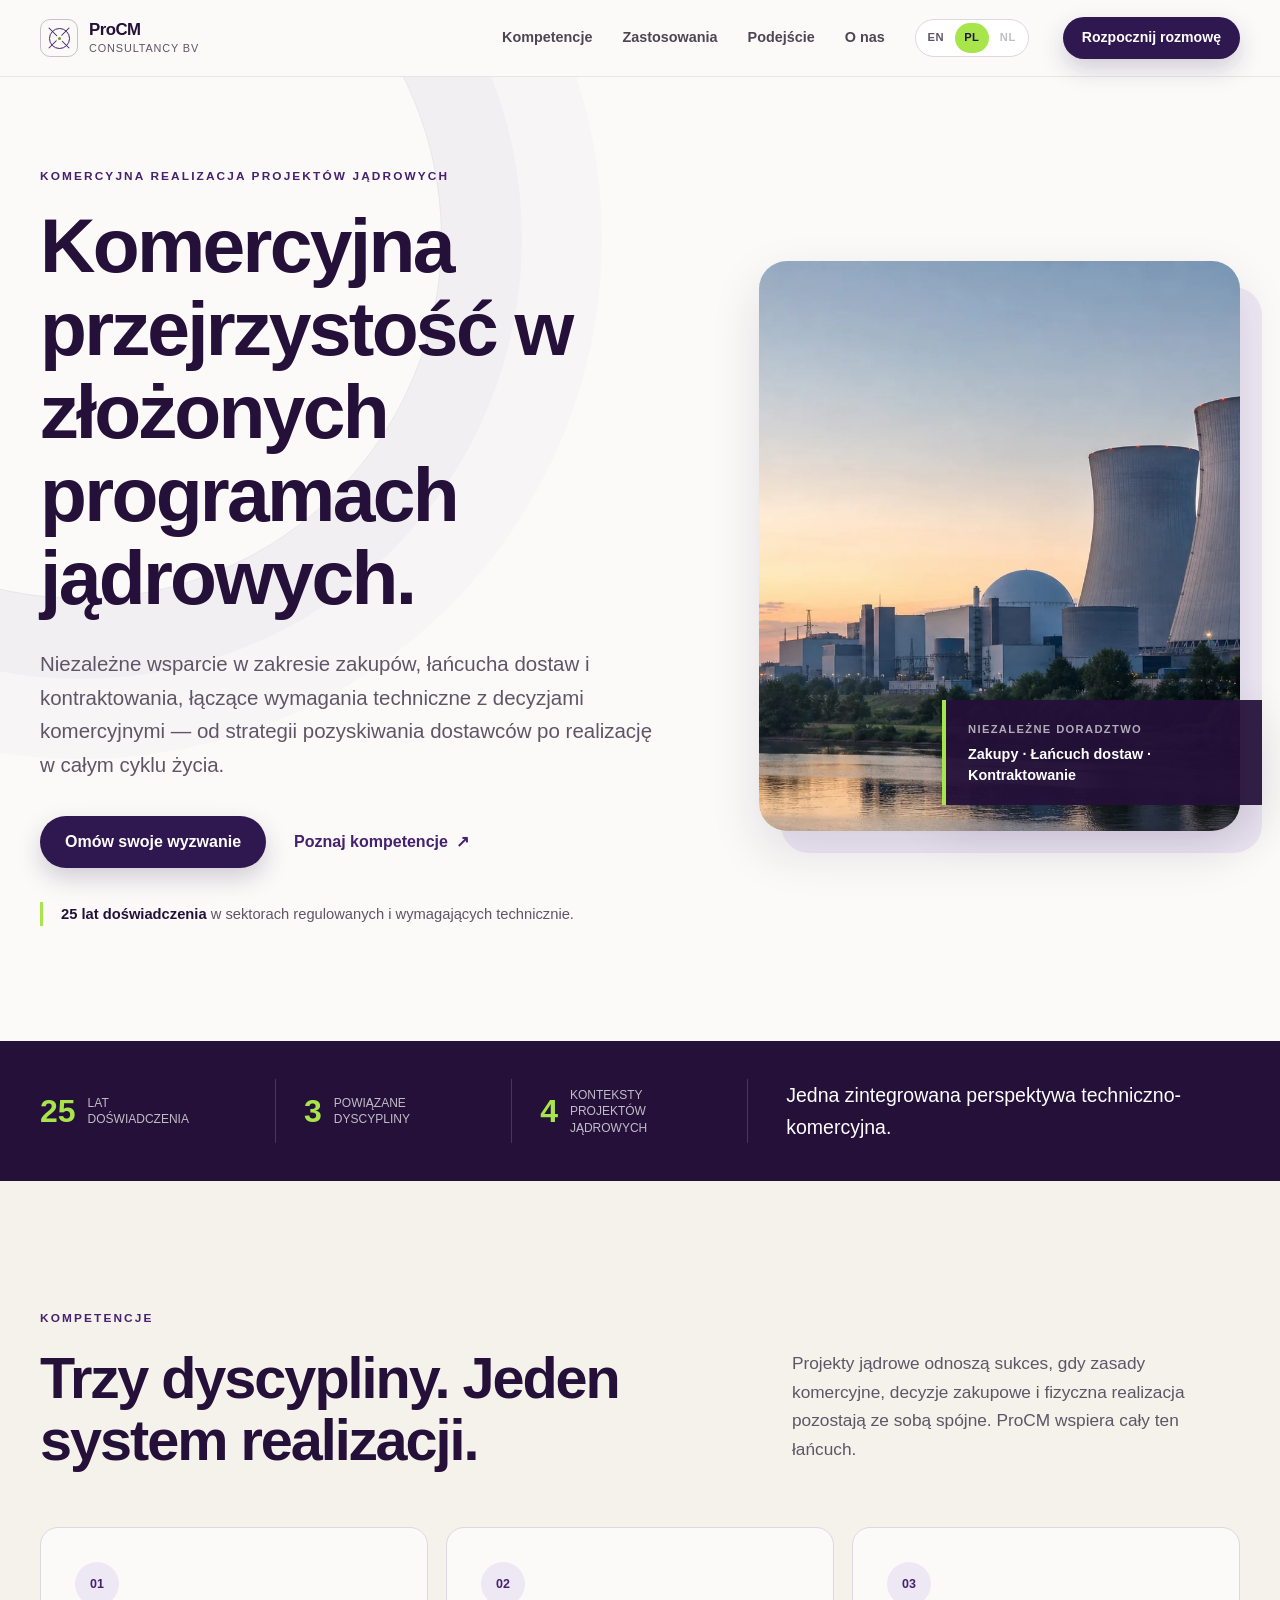
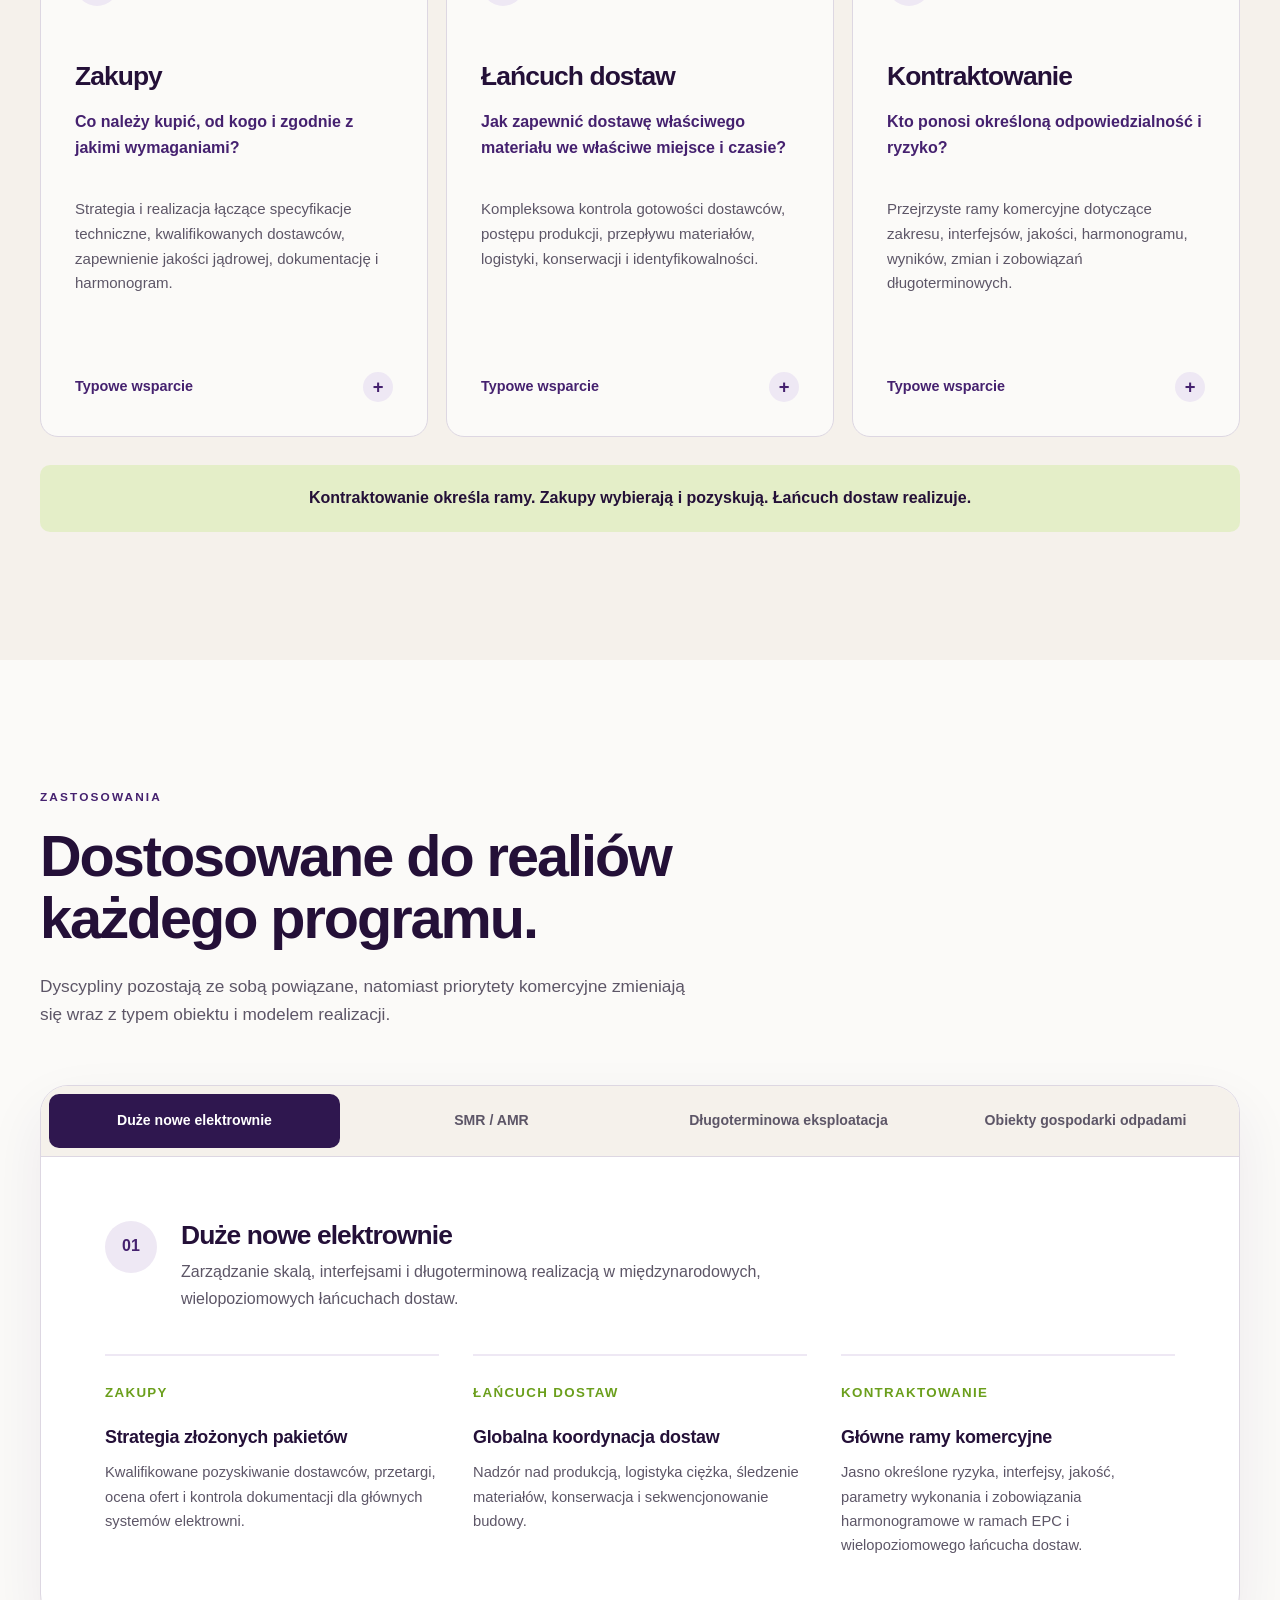
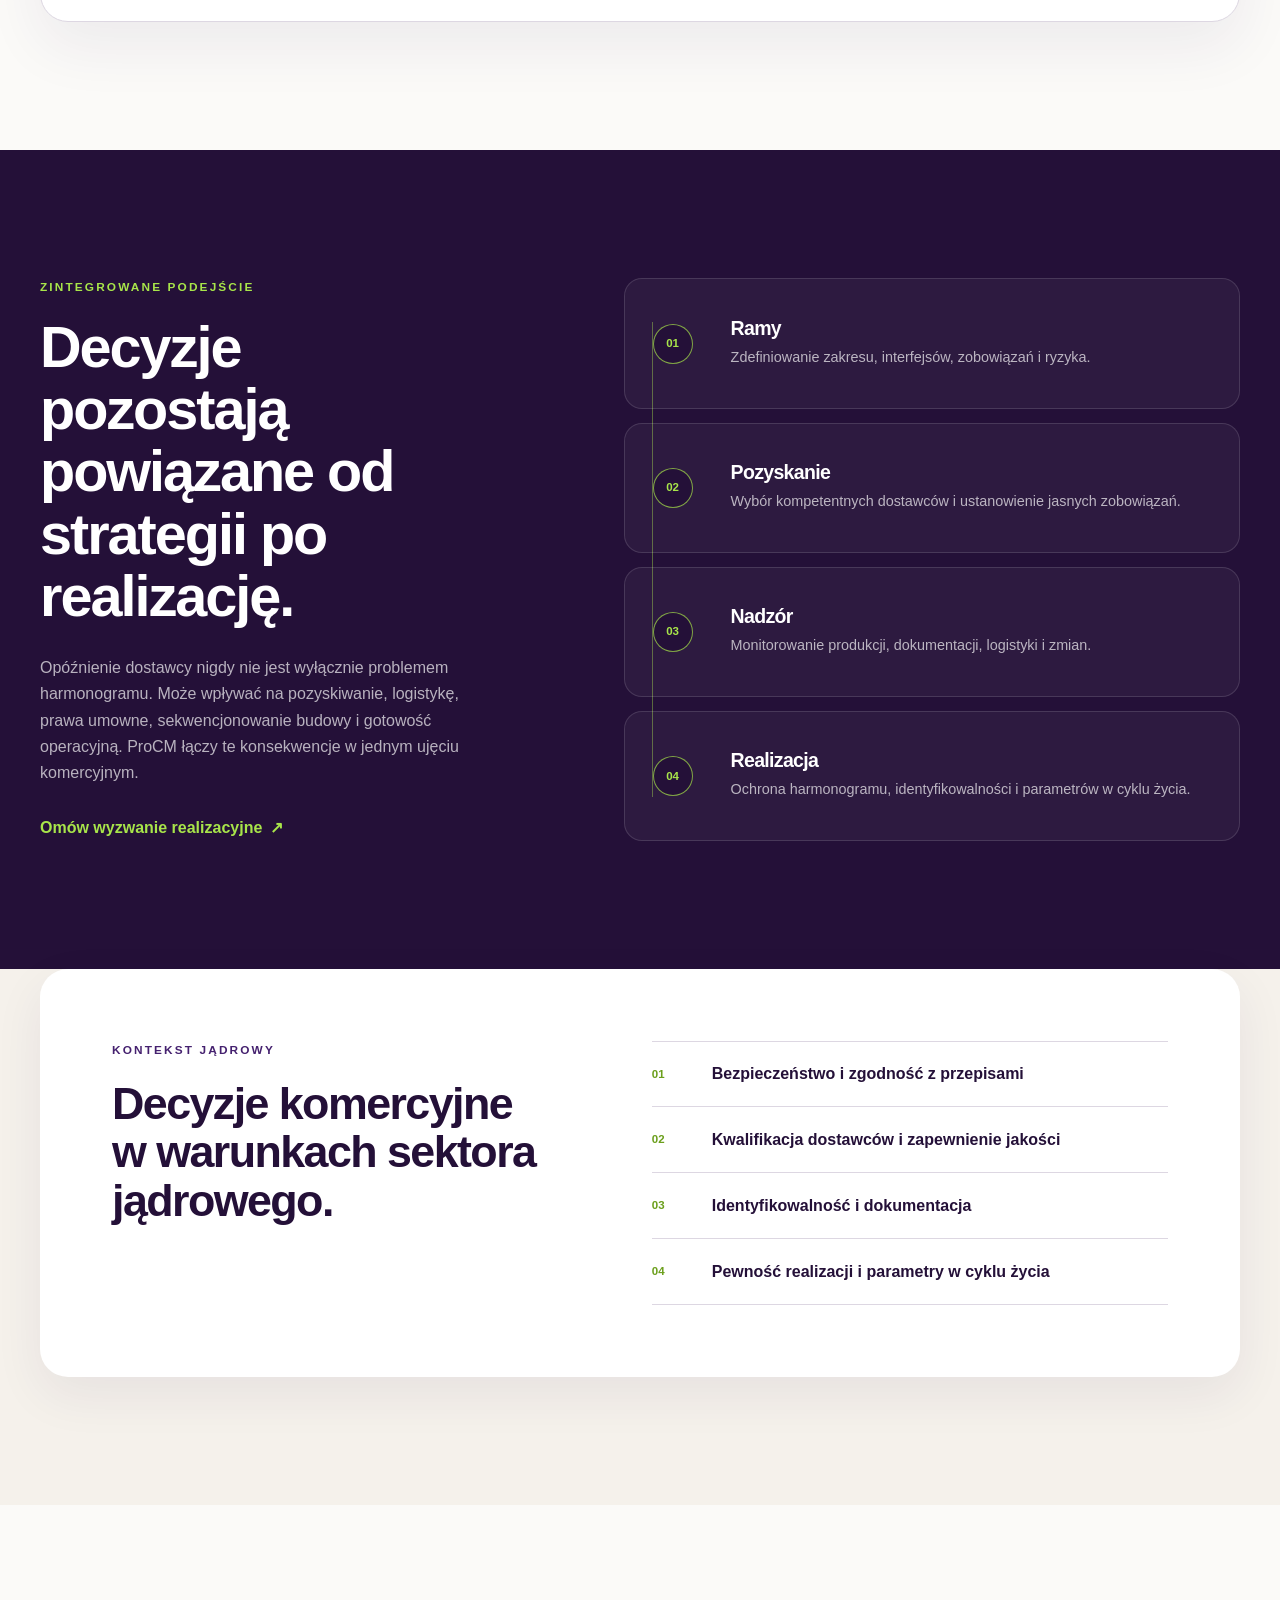
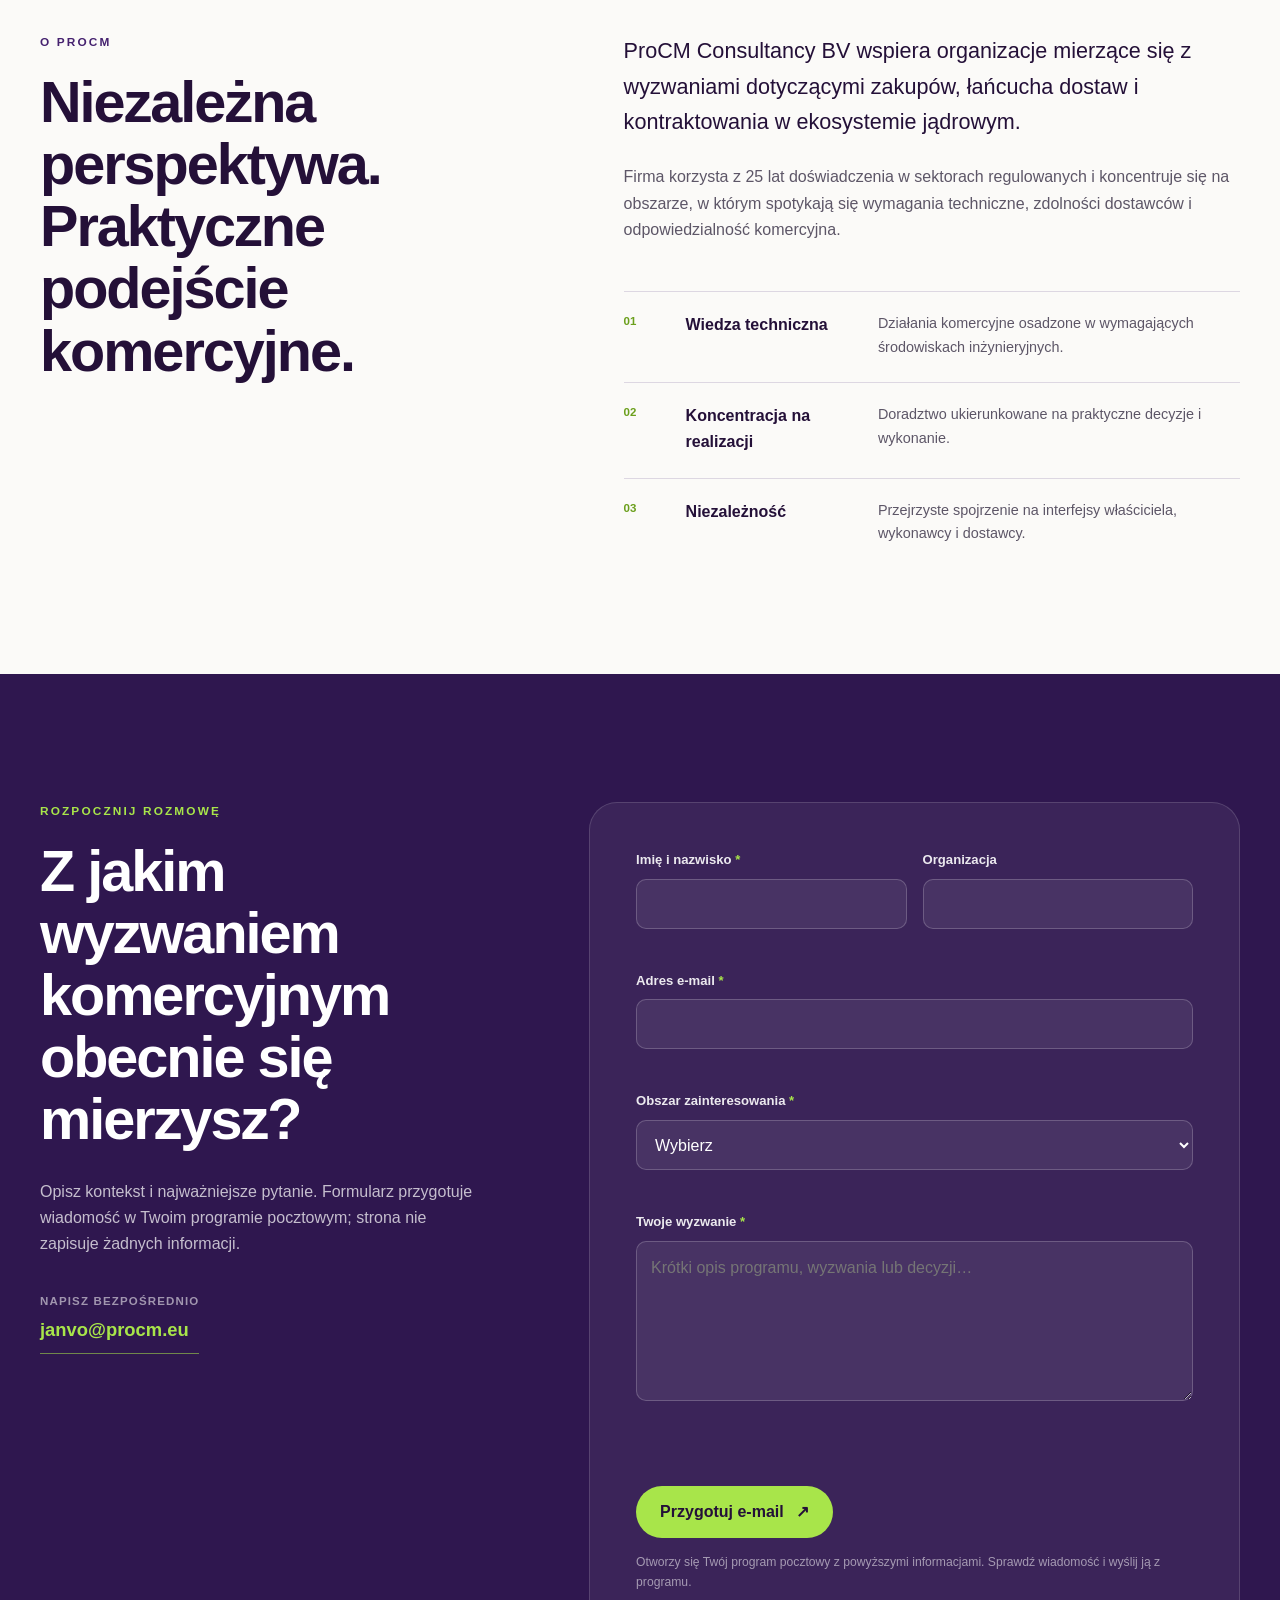
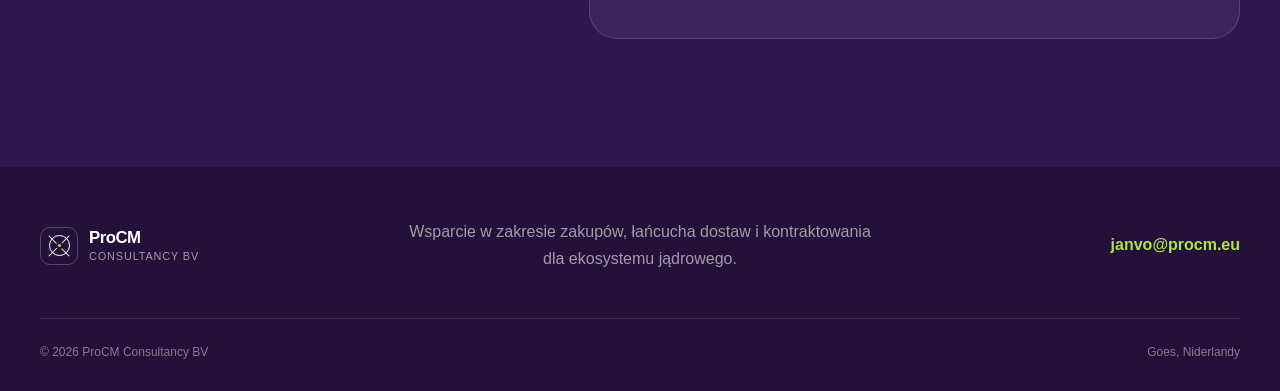
==== pl.html @ 3efb524f "PL" ====
<!DOCTYPE html>
<html lang="pl">
<head>
    <meta charset="UTF-8">
    <meta name="viewport" content="width=device-width, initial-scale=1.0">
    <meta name="description" content="Niezależne doradztwo w zakresie zakupów, łańcucha dostaw i kontraktowania dla nowych projektów jądrowych, SMR i AMR, długoterminowej eksploatacji oraz obiektów gospodarki odpadami.">
    <meta name="author" content="ProCM Consultancy BV">
    <meta name="theme-color" content="#2f174f">
    <meta property="og:title" content="ProCM Consultancy BV | Komercyjna realizacja projektów jądrowych">
    <meta property="og:description" content="Niezależne wsparcie w zakresie zakupów, łańcucha dostaw i kontraktowania dla złożonych programów jądrowych.">
    <meta property="og:type" content="website">
    <meta property="og:locale" content="pl_PL">
    <meta property="og:locale:alternate" content="en_US">
    <meta property="og:image" content="./assets/images/procm-social-card.png?v=20260724-1">
    <meta name="twitter:card" content="summary_large_image">
    <meta name="twitter:title" content="ProCM Consultancy BV | Komercyjna realizacja projektów jądrowych">
    <meta name="twitter:description" content="Zakupy, łańcuch dostaw i kontraktowanie dla złożonych programów jądrowych.">
    <meta name="twitter:image" content="./assets/images/procm-social-card.png?v=20260724-1">
    <title>ProCM Consultancy BV | Zakupy, łańcuch dostaw i kontraktowanie w energetyce jądrowej</title>
    <link rel="alternate" hreflang="en" href="./index.html">
    <link rel="alternate" hreflang="pl" href="./pl.html">
    <link rel="alternate" hreflang="x-default" href="./index.html">
    <link rel="icon" href="./assets/images/favicon.png?v=20260724-1" type="image/png">
    <link rel="stylesheet" href="./assets/css/styles.css?v=20260724-1">
    <script type="application/ld+json">
    {
        "@context": "https://schema.org",
        "@type": "ProfessionalService",
        "name": "ProCM Consultancy BV",
        "description": "Niezależne doradztwo w zakresie zakupów, łańcucha dostaw i kontraktowania dla ekosystemu jądrowego.",
        "email": "janvo@procm.eu",
        "address": {
            "@type": "PostalAddress",
            "streetAddress": "Van Dusseldorpstraat 40",
            "postalCode": "4461 LV",
            "addressLocality": "Goes",
            "addressCountry": "NL"
        }
    }
    </script>
</head>
<body>
    <a class="skip-link" href="#main-content">Przejdź do głównej treści</a>

    <header class="site-header" id="header">
        <div class="container header-inner">
            <a class="brand" href="#top" aria-label="Strona główna ProCM Consultancy BV">
                <span class="brand-mark" aria-hidden="true">
                    <span class="brand-orbit"></span>
                    <span class="brand-core"></span>
                </span>
                <span class="brand-copy">
                    <strong>ProCM</strong>
                    <small>Consultancy BV</small>
                </span>
            </a>

            <button class="nav-toggle" id="navToggle" type="button" aria-controls="primaryNav" aria-expanded="false">
                <span class="sr-only">Otwórz nawigację</span>
                <span></span><span></span><span></span>
            </button>

            <nav class="primary-nav" id="primaryNav" aria-label="Główna nawigacja">
                <a href="#expertise">Kompetencje</a>
                <a href="#applications">Zastosowania</a>
                <a href="#approach">Podejście</a>
                <a href="#about">O nas</a>
                <div class="language-switcher" aria-label="Wybór języka">
                    <a class="lang-link" href="./index.html" lang="en" hreflang="en" aria-label="Przełącz na język angielski">EN</a>
                    <a class="lang-link is-active" href="./pl.html" lang="pl" hreflang="pl" aria-current="page">PL</a>
                    <span class="lang-link is-disabled" lang="nl" aria-disabled="true" aria-label="Niderlandzki — wersja nie jest jeszcze dostępna" title="Wersja niderlandzka nie jest jeszcze dostępna">NL</span>
                </div>
            </nav>

            <a class="button button-small button-primary header-cta" href="#contact">Rozpocznij rozmowę</a>
        </div>
    </header>

    <main id="main-content">
        <section class="hero" id="top">
            <div class="container hero-grid">
                <div class="hero-copy">
                    <p class="eyebrow">Komercyjna realizacja projektów jądrowych</p>
                    <h1>Komercyjna przejrzystość w złożonych programach jądrowych.</h1>
                    <p class="hero-lede">Niezależne wsparcie w zakresie zakupów, łańcucha dostaw i kontraktowania, łączące wymagania techniczne z decyzjami komercyjnymi — od strategii pozyskiwania dostawców po realizację w całym cyklu życia.</p>
                    <div class="hero-actions">
                        <a class="button button-primary" href="#contact">Omów swoje wyzwanie</a>
                        <a class="text-link" href="#expertise">Poznaj kompetencje <span aria-hidden="true">↗</span></a>
                    </div>
                    <p class="hero-proof"><strong>25 lat doświadczenia</strong> w sektorach regulowanych i wymagających technicznie.</p>
                </div>

                <figure class="hero-visual">
                    <picture>
                        <source srcset="./assets/images/procm-nuclear-hero.webp?v=20260724-1" type="image/webp">
                        <img src="./assets/images/procm-nuclear-hero.png?v=20260724-1" width="1672" height="941" alt="Współczesna elektrownia jądrowa o świcie" fetchpriority="high">
                    </picture>
                    <figcaption>
                        <span>Niezależne doradztwo</span>
                        <strong>Zakupy · Łańcuch dostaw · Kontraktowanie</strong>
                    </figcaption>
                </figure>
            </div>
        </section>

        <section class="signal-strip" aria-label="Podsumowanie kompetencji ProCM">
            <div class="container signal-grid">
                <div><strong>25</strong><span>lat doświadczenia</span></div>
                <div><strong>3</strong><span>powiązane dyscypliny</span></div>
                <div><strong>4</strong><span>konteksty projektów jądrowych</span></div>
                <p>Jedna zintegrowana perspektywa techniczno-komercyjna.</p>
            </div>
        </section>

        <section class="section expertise" id="expertise">
            <div class="container">
                <div class="section-heading split-heading">
                    <div>
                        <p class="eyebrow">Kompetencje</p>
                        <h2>Trzy dyscypliny. Jeden system realizacji.</h2>
                    </div>
                    <p>Projekty jądrowe odnoszą sukces, gdy zasady komercyjne, decyzje zakupowe i fizyczna realizacja pozostają ze sobą spójne. ProCM wspiera cały ten łańcuch.</p>
                </div>

                <div class="expertise-grid">
                    <article class="expertise-card">
                        <span class="card-number">01</span>
                        <h3>Zakupy</h3>
                        <p class="card-question">Co należy kupić, od kogo i zgodnie z jakimi wymaganiami?</p>
                        <p>Strategia i realizacja łączące specyfikacje techniczne, kwalifikowanych dostawców, zapewnienie jakości jądrowej, dokumentację i harmonogram.</p>
                        <details>
                            <summary>Typowe wsparcie</summary>
                            <ul>
                                <li>Strategia zakupowa i planowanie pakietów</li>
                                <li>Przygotowanie przetargów i ocena ofert</li>
                                <li>Identyfikacja i kwalifikacja dostawców</li>
                                <li>Negocjacje handlowe i zamówienia</li>
                                <li>Inspekcje, monitorowanie postępu i nadzór nad dokumentacją</li>
                            </ul>
                        </details>
                    </article>

                    <article class="expertise-card">
                        <span class="card-number">02</span>
                        <h3>Łańcuch dostaw</h3>
                        <p class="card-question">Jak zapewnić dostawę właściwego materiału we właściwe miejsce i czasie?</p>
                        <p>Kompleksowa kontrola gotowości dostawców, postępu produkcji, przepływu materiałów, logistyki, konserwacji i identyfikowalności.</p>
                        <details>
                            <summary>Typowe wsparcie</summary>
                            <ul>
                                <li>Mapowanie łańcucha dostaw i identyfikacja ryzyk</li>
                                <li>Gotowość produkcyjna i monitorowanie postępu</li>
                                <li>Koordynacja eksportu, odpraw celnych i logistyki</li>
                                <li>Kontrola materiałów, konserwacja i magazynowanie</li>
                                <li>Sekwencjonowanie dostaw i zapasy w cyklu życia</li>
                            </ul>
                        </details>
                    </article>

                    <article class="expertise-card">
                        <span class="card-number">03</span>
                        <h3>Kontraktowanie</h3>
                        <p class="card-question">Kto ponosi określoną odpowiedzialność i ryzyko?</p>
                        <p>Przejrzyste ramy komercyjne dotyczące zakresu, interfejsów, jakości, harmonogramu, wyników, zmian i zobowiązań długoterminowych.</p>
                        <details>
                            <summary>Typowe wsparcie</summary>
                            <ul>
                                <li>Strategia kontraktowania i modele realizacji</li>
                                <li>Alokacja ryzyk komercyjnych i odpowiedzialności za interfejsy</li>
                                <li>Struktury harmonogramów, środków zaradczych i gwarancji</li>
                                <li>Zarządzanie zmianami i zapobieganie roszczeniom</li>
                                <li>Negocjacje z dostawcami i wykonawcami</li>
                            </ul>
                        </details>
                    </article>
                </div>

                <p class="discipline-summary">Kontraktowanie określa ramy. Zakupy wybierają i pozyskują. Łańcuch dostaw realizuje.</p>
            </div>
        </section>

        <section class="section applications" id="applications">
            <div class="container">
                <div class="section-heading">
                    <p class="eyebrow">Zastosowania</p>
                    <h2>Dostosowane do realiów każdego programu.</h2>
                    <p>Dyscypliny pozostają ze sobą powiązane, natomiast priorytety komercyjne zmieniają się wraz z typem obiektu i modelem realizacji.</p>
                </div>

                <div class="application-shell">
                    <div class="application-tabs" role="tablist" aria-label="Typy projektów jądrowych">
                        <button id="tab-new-build" role="tab" aria-selected="true" aria-controls="panel-new-build" data-project="new-build">Duże nowe elektrownie</button>
                        <button id="tab-smr" role="tab" aria-selected="false" aria-controls="panel-smr" data-project="smr" tabindex="-1">SMR / AMR</button>
                        <button id="tab-lto" role="tab" aria-selected="false" aria-controls="panel-lto" data-project="lto" tabindex="-1">Długoterminowa eksploatacja</button>
                        <button id="tab-waste" role="tab" aria-selected="false" aria-controls="panel-waste" data-project="waste" tabindex="-1">Obiekty gospodarki odpadami</button>
                    </div>

                    <section class="application-panel" id="panel-new-build" role="tabpanel" aria-labelledby="tab-new-build">
                        <div class="application-intro">
                            <span>01</span>
                            <div>
                                <h3>Duże nowe elektrownie</h3>
                                <p>Zarządzanie skalą, interfejsami i długoterminową realizacją w międzynarodowych, wielopoziomowych łańcuchach dostaw.</p>
                            </div>
                        </div>
                        <div class="application-cards">
                            <article><small>Zakupy</small><h4>Strategia złożonych pakietów</h4><p>Kwalifikowane pozyskiwanie dostawców, przetargi, ocena ofert i kontrola dokumentacji dla głównych systemów elektrowni.</p></article>
                            <article><small>Łańcuch dostaw</small><h4>Globalna koordynacja dostaw</h4><p>Nadzór nad produkcją, logistyka ciężka, śledzenie materiałów, konserwacja i sekwencjonowanie budowy.</p></article>
                            <article><small>Kontraktowanie</small><h4>Główne ramy komercyjne</h4><p>Jasno określone ryzyka, interfejsy, jakość, parametry wykonania i zobowiązania harmonogramowe w ramach EPC i wielopoziomowego łańcucha dostaw.</p></article>
                        </div>
                    </section>

                    <section class="application-panel" id="panel-smr" role="tabpanel" aria-labelledby="tab-smr" hidden>
                        <div class="application-intro">
                            <span>02</span>
                            <div>
                                <h3>Programy SMR i AMR</h3>
                                <p>Przejście od jednorazowych projektów do powtarzalnej produkcji fabrycznej bez utraty standardów zapewnienia jakości jądrowej.</p>
                            </div>
                        </div>
                        <div class="application-cards">
                            <article><small>Zakupy</small><h4>Powtarzalne modele pozyskiwania</h4><p>Standaryzowane pakiety, strategiczni dostawcy, zamówienia powtarzalne i gotowość do seryjnego wdrażania.</p></article>
                            <article><small>Łańcuch dostaw</small><h4>Skalowalna produkcja</h4><p>Zdolności produkcyjne, logistyka modułów, zapasy dostawców i powtarzalna kontrola jakości.</p></article>
                            <article><small>Kontraktowanie</small><h4>Umowy programowe</h4><p>Umowy ramowe, główne umowy dostawy i rezerwacja zdolności produkcyjnych wspierające wiele jednostek.</p></article>
                        </div>
                    </section>

                    <section class="application-panel" id="panel-lto" role="tabpanel" aria-labelledby="tab-lto" hidden>
                        <div class="application-intro">
                            <span>03</span>
                            <div>
                                <h3>Długoterminowa eksploatacja</h3>
                                <p>Utrzymanie możliwości wsparcia starzejących się obiektów dzięki modernizacji, zarządzaniu starzeniem i ograniczaniu ryzyka przestojów.</p>
                            </div>
                        </div>
                        <div class="application-cards">
                            <article><small>Zakupy</small><h4>Specjalistyczne pozyskiwanie</h4><p>Komponenty zamienne, alternatywni dostawcy, inżynieria odwrotna i kwalifikacja nowoczesnych rozwiązań.</p></article>
                            <article><small>Łańcuch dostaw</small><h4>Ciągłość dla starszych systemów</h4><p>Zapasy strategiczne, zakupy na cały okres eksploatacji, zapobieganie podróbkom i gotowość do krytycznych przestojów.</p></article>
                            <article><small>Kontraktowanie</small><h4>Warunki dla przestojów i modernizacji</h4><p>Umowy dostosowane do dostępności elektrowni, usług inżynieryjnych i wyników dostawców.</p></article>
                        </div>
                    </section>

                    <section class="application-panel" id="panel-waste" role="tabpanel" aria-labelledby="tab-waste" hidden>
                        <div class="application-intro">
                            <span>04</span>
                            <div>
                                <h3>Obiekty gospodarki odpadami jądrowymi</h3>
                                <p>Wsparcie obiektów, których wymagania dotyczące bezpieczeństwa, dokumentacji i parametrów działania obejmują wiele pokoleń.</p>
                            </div>
                        </div>
                        <div class="application-cards">
                            <article><small>Zakupy</small><h4>Systemy o długim cyklu życia</h4><p>Urządzenia do zabezpieczania, transportu i monitorowania, objęte rygorystycznymi wymaganiami w zakresie identyfikowalności i zapewnienia jakości.</p></article>
                            <article><small>Łańcuch dostaw</small><h4>Kontrolowany przepływ materiałów</h4><p>Pakowanie, transport, konserwacja, planowanie magazynowania i wsparcie długoterminowe.</p></article>
                            <article><small>Kontraktowanie</small><h4>Zobowiązania w cyklu życia</h4><p>Wyraźne określenie zgodności, odpowiedzialności, dokumentacji, interfejsów i długoterminowych parametrów działania.</p></article>
                        </div>
                    </section>
                </div>
            </div>
        </section>

        <section class="section approach" id="approach">
            <div class="container approach-grid">
                <div class="approach-copy">
                    <p class="eyebrow">Zintegrowane podejście</p>
                    <h2>Decyzje pozostają powiązane od strategii po realizację.</h2>
                    <p>Opóźnienie dostawcy nigdy nie jest wyłącznie problemem harmonogramu. Może wpływać na pozyskiwanie, logistykę, prawa umowne, sekwencjonowanie budowy i gotowość operacyjną. ProCM łączy te konsekwencje w jednym ujęciu komercyjnym.</p>
                    <a class="text-link" href="#contact">Omów wyzwanie realizacyjne <span aria-hidden="true">↗</span></a>
                </div>

                <ol class="delivery-flow" aria-label="Zintegrowany proces realizacji komercyjnej">
                    <li>
                        <span>01</span>
                        <div><h3>Ramy</h3><p>Zdefiniowanie zakresu, interfejsów, zobowiązań i ryzyka.</p></div>
                    </li>
                    <li>
                        <span>02</span>
                        <div><h3>Pozyskanie</h3><p>Wybór kompetentnych dostawców i ustanowienie jasnych zobowiązań.</p></div>
                    </li>
                    <li>
                        <span>03</span>
                        <div><h3>Nadzór</h3><p>Monitorowanie produkcji, dokumentacji, logistyki i zmian.</p></div>
                    </li>
                    <li>
                        <span>04</span>
                        <div><h3>Realizacja</h3><p>Ochrona harmonogramu, identyfikowalności i parametrów w cyklu życia.</p></div>
                    </li>
                </ol>
            </div>
        </section>

        <section class="section assurance">
            <div class="container">
                <div class="assurance-panel">
                    <div>
                        <p class="eyebrow">Kontekst jądrowy</p>
                        <h2>Decyzje komercyjne w warunkach sektora jądrowego.</h2>
                    </div>
                    <ul>
                        <li><span>01</span>Bezpieczeństwo i zgodność z przepisami</li>
                        <li><span>02</span>Kwalifikacja dostawców i zapewnienie jakości</li>
                        <li><span>03</span>Identyfikowalność i dokumentacja</li>
                        <li><span>04</span>Pewność realizacji i parametry w cyklu życia</li>
                    </ul>
                </div>
            </div>
        </section>

        <section class="section about" id="about">
            <div class="container about-grid">
                <div class="about-title">
                    <p class="eyebrow">O ProCM</p>
                    <h2>Niezależna perspektywa. Praktyczne podejście komercyjne.</h2>
                </div>
                <div class="about-copy">
                    <p class="about-lede">ProCM Consultancy BV wspiera organizacje mierzące się z wyzwaniami dotyczącymi zakupów, łańcucha dostaw i kontraktowania w ekosystemie jądrowym.</p>
                    <p>Firma korzysta z 25 lat doświadczenia w sektorach regulowanych i koncentruje się na obszarze, w którym spotykają się wymagania techniczne, zdolności dostawców i odpowiedzialność komercyjna.</p>
                    <div class="principles">
                        <div><span>01</span><strong>Wiedza techniczna</strong><p>Działania komercyjne osadzone w wymagających środowiskach inżynieryjnych.</p></div>
                        <div><span>02</span><strong>Koncentracja na realizacji</strong><p>Doradztwo ukierunkowane na praktyczne decyzje i wykonanie.</p></div>
                        <div><span>03</span><strong>Niezależność</strong><p>Przejrzyste spojrzenie na interfejsy właściciela, wykonawcy i dostawcy.</p></div>
                    </div>
                </div>
            </div>
        </section>

        <section class="section contact" id="contact">
            <div class="container contact-grid">
                <div class="contact-copy">
                    <p class="eyebrow">Rozpocznij rozmowę</p>
                    <h2>Z jakim wyzwaniem komercyjnym obecnie się mierzysz?</h2>
                    <p>Opisz kontekst i najważniejsze pytanie. Formularz przygotuje wiadomość w Twoim programie pocztowym; strona nie zapisuje żadnych informacji.</p>
                    <a class="direct-email" href="mailto:janvo@procm.eu">
                        <span>Napisz bezpośrednio</span>
                        <strong>janvo@procm.eu</strong>
                    </a>
                </div>

                <form class="email-form" id="contactForm" novalidate>
                    <div class="field-row">
                        <div class="field">
                            <label for="name">Imię i nazwisko <span aria-hidden="true">*</span></label>
                            <input id="name" name="name" type="text" autocomplete="name" aria-describedby="nameError" required>
                            <span class="field-error" id="nameError"></span>
                        </div>
                        <div class="field">
                            <label for="company">Organizacja</label>
                            <input id="company" name="company" type="text" autocomplete="organization">
                        </div>
                    </div>
                    <div class="field">
                        <label for="email">Adres e-mail <span aria-hidden="true">*</span></label>
                        <input id="email" name="email" type="email" autocomplete="email" inputmode="email" aria-describedby="emailError" required>
                        <span class="field-error" id="emailError"></span>
                    </div>
                    <div class="field">
                        <label for="topic">Obszar zainteresowania <span aria-hidden="true">*</span></label>
                        <select id="topic" name="topic" aria-describedby="topicError" required>
                            <option value="">Wybierz</option>
                            <option>Zakupy</option>
                            <option>Łańcuch dostaw</option>
                            <option>Kontraktowanie</option>
                            <option>Wsparcie zintegrowane</option>
                            <option>Zapytanie ogólne</option>
                        </select>
                        <span class="field-error" id="topicError"></span>
                    </div>
                    <div class="field">
                        <label for="message">Twoje wyzwanie <span aria-hidden="true">*</span></label>
                        <textarea id="message" name="message" rows="5" maxlength="2500" placeholder="Krótki opis programu, wyzwania lub decyzji…" aria-describedby="messageError" required></textarea>
                        <span class="field-error" id="messageError"></span>
                    </div>
                    <p class="form-status" id="formStatus" role="status" aria-live="polite"></p>
                    <button class="button button-accent" type="submit">Przygotuj e-mail <span aria-hidden="true">↗</span></button>
                    <p class="form-note">Otworzy się Twój program pocztowy z powyższymi informacjami. Sprawdź wiadomość i wyślij ją z programu.</p>
                </form>
            </div>
        </section>
    </main>

    <footer class="site-footer">
        <div class="container footer-main">
            <a class="brand brand-footer" href="#top" aria-label="Strona główna ProCM Consultancy BV">
                <span class="brand-mark" aria-hidden="true"><span class="brand-orbit"></span><span class="brand-core"></span></span>
                <span class="brand-copy"><strong>ProCM</strong><small>Consultancy BV</small></span>
            </a>
            <p>Wsparcie w zakresie zakupów, łańcucha dostaw i kontraktowania dla ekosystemu jądrowego.</p>
            <a href="mailto:janvo@procm.eu">janvo@procm.eu</a>
        </div>
        <div class="container footer-bottom">
            <p>© <span id="year"></span> ProCM Consultancy BV</p>
            <p>Goes, Niderlandy</p>
        </div>
    </footer>

    <script src="./assets/js/main.js?v=20260724-1"></script>
</body>
</html>
---- assets/css/styles.css ----
:root {
    --ink: #17121f;
    --ink-soft: #5d5667;
    --plum-950: #241038;
    --plum-900: #2f174f;
    --plum-800: #45216f;
    --plum-100: #eee8f4;
    --lime: #a8e54a;
    --lime-dark: #6b9f1c;
    --warm: #f5f1eb;
    --paper: #fbfaf8;
    --white: #ffffff;
    --line: #ddd7e2;
    --error: #a43131;
    --radius-sm: 10px;
    --radius-md: 18px;
    --radius-lg: 28px;
    --shadow: 0 20px 50px rgba(36, 16, 56, 0.12);
    --max-width: 1200px;
}

* {
    box-sizing: border-box;
    margin: 0;
    padding: 0;
}

html {
    scroll-behavior: smooth;
    scroll-padding-top: 92px;
    -webkit-text-size-adjust: 100%;
    text-size-adjust: 100%;
}

body {
    color: var(--ink);
    background: var(--paper);
    font-family: "Aptos", "Segoe UI Variable Text", "Segoe UI", sans-serif;
    font-size: 16px;
    line-height: 1.65;
    -webkit-font-smoothing: antialiased;
}

body.nav-open {
    overflow: hidden;
}

img {
    display: block;
    max-width: 100%;
}

a {
    color: inherit;
    text-decoration: none;
}

button,
input,
select,
textarea {
    color: inherit;
    font: inherit;
}

button,
summary {
    cursor: pointer;
}

h1,
h2,
h3,
h4,
.brand {
    font-family: "Aptos Display", "Segoe UI Variable Display", "Segoe UI", sans-serif;
}

h1,
h2,
h3,
h4 {
    color: var(--plum-950);
    line-height: 1.08;
    letter-spacing: -0.035em;
}

h1 {
    max-width: 760px;
    font-size: clamp(3rem, 6vw, 5.8rem);
    font-weight: 600;
}

h2 {
    font-size: clamp(2.25rem, 4.5vw, 4.4rem);
    font-weight: 600;
}

h3 {
    font-size: 1.65rem;
}

p {
    color: var(--ink-soft);
}

ul,
ol {
    list-style: none;
}

[hidden] {
    display: none !important;
}

.container {
    width: min(var(--max-width), calc(100% - 48px));
    margin-inline: auto;
}

.section {
    padding: clamp(88px, 10vw, 144px) 0;
}

.sr-only {
    position: absolute;
    width: 1px;
    height: 1px;
    padding: 0;
    margin: -1px;
    overflow: hidden;
    clip: rect(0, 0, 0, 0);
    white-space: nowrap;
    border: 0;
}

.skip-link {
    position: fixed;
    top: 10px;
    left: 10px;
    z-index: 3000;
    padding: 10px 16px;
    border-radius: 8px;
    color: var(--white);
    background: var(--plum-950);
    transform: translateY(-150%);
}

.skip-link:focus {
    transform: translateY(0);
}

:focus-visible {
    outline: 3px solid var(--lime);
    outline-offset: 4px;
}

.eyebrow {
    margin-bottom: 18px;
    color: var(--plum-800);
    font-size: 0.74rem;
    font-weight: 700;
    letter-spacing: 0.18em;
    text-transform: uppercase;
}

.button {
    display: inline-flex;
    min-height: 52px;
    align-items: center;
    justify-content: center;
    gap: 12px;
    padding: 0 24px;
    border: 1px solid transparent;
    border-radius: 999px;
    font-weight: 700;
    transition: transform 180ms ease, background-color 180ms ease, color 180ms ease, box-shadow 180ms ease;
}

.button:hover {
    transform: translateY(-2px);
}

.button-small {
    min-height: 42px;
    padding: 0 18px;
    font-size: 0.88rem;
}

.button-primary {
    color: var(--white);
    background: var(--plum-900);
    box-shadow: 0 10px 24px rgba(47, 23, 79, 0.2);
}

.button-primary:hover {
    background: var(--plum-800);
}

.button-accent {
    border: 0;
    color: var(--plum-950);
    background: var(--lime);
}

.button-accent:hover {
    background: #b9f45e;
    box-shadow: 0 12px 28px rgba(168, 229, 74, 0.22);
}

.text-link {
    display: inline-flex;
    align-items: center;
    gap: 8px;
    color: var(--plum-800);
    font-weight: 700;
}

.text-link span {
    transition: transform 180ms ease;
}

.text-link:hover span {
    transform: translate(3px, -3px);
}

.site-header {
    position: sticky;
    top: 0;
    z-index: 1000;
    border-bottom: 1px solid rgba(47, 23, 79, 0.09);
    background: rgba(251, 250, 248, 0.92);
    backdrop-filter: blur(16px);
}

.header-inner {
    display: flex;
    min-height: 76px;
    align-items: center;
    gap: 34px;
}

.brand {
    display: inline-flex;
    align-items: center;
    gap: 11px;
    color: var(--plum-950);
}

.brand-mark {
    position: relative;
    display: grid;
    width: 38px;
    height: 38px;
    flex: 0 0 38px;
    place-items: center;
    border: 1px solid rgba(47, 23, 79, 0.25);
    border-radius: 10px;
}

.brand-orbit {
    position: absolute;
    width: 21px;
    height: 21px;
    border: 1.5px solid var(--plum-800);
    border-radius: 50%;
}

.brand-orbit::before,
.brand-orbit::after {
    position: absolute;
    top: 50%;
    left: 50%;
    width: 29px;
    height: 1px;
    background: var(--plum-800);
    content: "";
    transform: translate(-50%, -50%) rotate(45deg);
}

.brand-orbit::after {
    transform: translate(-50%, -50%) rotate(-45deg);
}

.brand-core {
    position: relative;
    z-index: 1;
    width: 7px;
    height: 7px;
    border: 2px solid var(--paper);
    border-radius: 50%;
    background: var(--lime-dark);
}

.brand-copy {
    display: flex;
    line-height: 1;
    flex-direction: column;
}

.brand-copy strong {
    font-size: 1.05rem;
    letter-spacing: -0.03em;
}

.brand-copy small {
    margin-top: 4px;
    color: var(--ink-soft);
    font-size: 0.68rem;
    letter-spacing: 0.08em;
    text-transform: uppercase;
}

.primary-nav {
    display: flex;
    margin-left: auto;
    align-items: center;
    gap: 30px;
}

.primary-nav a {
    color: #4d4655;
    font-size: 0.9rem;
    font-weight: 600;
}

.primary-nav a:hover,
.primary-nav a[aria-current="true"] {
    color: var(--plum-800);
}

.language-switcher {
    display: inline-flex;
    padding: 3px;
    align-items: center;
    gap: 2px;
    border: 1px solid var(--line);
    border-radius: 999px;
    background: var(--white);
}

.primary-nav .language-switcher .lang-link {
    display: grid;
    min-width: 34px;
    height: 30px;
    padding: 0 8px;
    place-items: center;
    border: 0;
    border-radius: 999px;
    color: var(--ink-soft);
    font-size: 0.7rem;
    font-weight: 700;
    letter-spacing: 0.04em;
    line-height: 1;
}

.primary-nav .language-switcher a.lang-link:hover {
    color: var(--plum-950);
    background: var(--plum-100);
}

.primary-nav .language-switcher .lang-link.is-active {
    color: var(--plum-950);
    background: var(--lime);
}

.primary-nav .language-switcher .lang-link.is-disabled {
    cursor: not-allowed;
    opacity: 0.38;
}

.nav-toggle {
    display: none;
    width: 44px;
    height: 44px;
    margin-left: auto;
    padding: 10px;
    border: 0;
    background: transparent;
}

.nav-toggle > span:not(.sr-only) {
    display: block;
    width: 22px;
    height: 2px;
    margin: 5px auto;
    background: var(--plum-950);
    transition: transform 180ms ease, opacity 180ms ease;
}

.hero {
    position: relative;
    overflow: hidden;
    padding: clamp(56px, 7vw, 94px) 0 clamp(72px, 9vw, 120px);
}

.hero::before {
    position: absolute;
    top: -200px;
    left: -280px;
    width: 720px;
    height: 720px;
    border: 1px solid rgba(69, 33, 111, 0.1);
    border-radius: 50%;
    box-shadow: 0 0 0 80px rgba(69, 33, 111, 0.025), 0 0 0 160px rgba(69, 33, 111, 0.018);
    content: "";
    pointer-events: none;
}

.hero-grid {
    position: relative;
    display: grid;
    grid-template-columns: minmax(0, 1.02fr) minmax(420px, 0.78fr);
    align-items: center;
    gap: clamp(48px, 7vw, 100px);
}

.hero-lede {
    max-width: 660px;
    margin-top: 28px;
    font-size: clamp(1.08rem, 1.6vw, 1.28rem);
    line-height: 1.65;
}

.hero-actions {
    display: flex;
    margin-top: 34px;
    align-items: center;
    gap: 28px;
}

.hero-proof {
    margin-top: 34px;
    padding-left: 18px;
    border-left: 3px solid var(--lime);
    font-size: 0.92rem;
}

.hero-proof strong {
    color: var(--plum-950);
}

.hero-visual {
    position: relative;
    min-height: 570px;
}

.hero-visual::before {
    position: absolute;
    inset: 26px -22px -22px 22px;
    z-index: -1;
    border-radius: var(--radius-lg);
    background: var(--plum-100);
    content: "";
}

.hero-visual picture {
    display: block;
    height: 100%;
}

.hero-visual img {
    width: 100%;
    height: 570px;
    border-radius: var(--radius-lg);
    box-shadow: var(--shadow);
    object-fit: cover;
    object-position: 63% center;
}

.hero-visual figcaption {
    position: absolute;
    right: -22px;
    bottom: 26px;
    width: min(320px, calc(100% - 28px));
    padding: 20px 22px;
    border-left: 4px solid var(--lime);
    color: var(--white);
    background: rgba(36, 16, 56, 0.93);
    box-shadow: var(--shadow);
}

.hero-visual figcaption span,
.hero-visual figcaption strong {
    display: block;
}

.hero-visual figcaption span {
    margin-bottom: 5px;
    color: rgba(255, 255, 255, 0.65);
    font-size: 0.7rem;
    font-weight: 700;
    letter-spacing: 0.12em;
    text-transform: uppercase;
}

.hero-visual figcaption strong {
    font-size: 0.9rem;
    line-height: 1.45;
}

.signal-strip {
    color: var(--white);
    background: var(--plum-950);
}

.signal-grid {
    display: grid;
    grid-template-columns: repeat(3, 0.72fr) 1.5fr;
    min-height: 140px;
    align-items: center;
}

.signal-grid > div {
    display: flex;
    min-height: 64px;
    padding: 0 28px;
    align-items: center;
    gap: 12px;
    border-right: 1px solid rgba(255, 255, 255, 0.16);
}

.signal-grid > div:first-child {
    padding-left: 0;
}

.signal-grid strong {
    color: var(--lime);
    font-family: "Aptos Display", "Segoe UI Variable Display", "Segoe UI", sans-serif;
    font-size: 2rem;
}

.signal-grid span {
    max-width: 100px;
    color: rgba(255, 255, 255, 0.72);
    font-size: 0.75rem;
    line-height: 1.35;
    text-transform: uppercase;
}

.signal-grid > p {
    padding-left: 38px;
    color: var(--white);
    font-family: "Aptos Display", "Segoe UI Variable Display", "Segoe UI", sans-serif;
    font-size: 1.22rem;
}

.section-heading {
    max-width: 820px;
    margin-bottom: 56px;
}

.section-heading > p:last-child {
    max-width: 650px;
    margin-top: 22px;
    font-size: 1.08rem;
}

.split-heading {
    display: grid;
    max-width: none;
    grid-template-columns: 1.2fr 0.8fr;
    align-items: end;
    gap: 80px;
}

.split-heading > p {
    margin: 0 0 8px;
}

.expertise {
    background: var(--warm);
}

.expertise-grid {
    display: grid;
    grid-template-columns: repeat(3, 1fr);
    gap: 18px;
}

.expertise-card {
    position: relative;
    display: flex;
    min-height: 510px;
    padding: 34px;
    border: 1px solid var(--line);
    border-radius: var(--radius-md);
    background: var(--paper);
    flex-direction: column;
    transition: transform 200ms ease, box-shadow 200ms ease, border-color 200ms ease;
}

.expertise-card:hover {
    border-color: rgba(69, 33, 111, 0.35);
    box-shadow: 0 18px 40px rgba(47, 23, 79, 0.08);
    transform: translateY(-4px);
}

.card-number {
    display: grid;
    width: 44px;
    height: 44px;
    margin-bottom: 56px;
    place-items: center;
    border-radius: 50%;
    color: var(--plum-800);
    background: var(--plum-100);
    font-size: 0.78rem;
    font-weight: 700;
}

.expertise-card h3 {
    margin-bottom: 18px;
}

.card-question {
    min-height: 70px;
    color: var(--plum-800);
    font-weight: 600;
}

.expertise-card > p:last-of-type {
    margin-top: 18px;
    font-size: 0.94rem;
}

details {
    margin-top: auto;
    padding-top: 26px;
}

summary {
    display: flex;
    align-items: center;
    justify-content: space-between;
    color: var(--plum-800);
    font-size: 0.9rem;
    font-weight: 700;
    list-style: none;
}

summary::-webkit-details-marker {
    display: none;
}

summary::after {
    display: grid;
    width: 30px;
    height: 30px;
    place-items: center;
    border-radius: 50%;
    background: var(--plum-100);
    content: "+";
    font-size: 1.15rem;
}

details[open] summary::after {
    content: "−";
}

details ul {
    display: grid;
    margin-top: 18px;
    gap: 9px;
}

details li {
    position: relative;
    padding-left: 16px;
    color: var(--ink-soft);
    font-size: 0.86rem;
}

details li::before {
    position: absolute;
    top: 0.62em;
    left: 0;
    width: 5px;
    height: 5px;
    border-radius: 50%;
    background: var(--lime-dark);
    content: "";
}

.discipline-summary {
    margin-top: 28px;
    padding: 20px 24px;
    border-radius: var(--radius-sm);
    color: var(--plum-950);
    background: rgba(168, 229, 74, 0.22);
    text-align: center;
    font-weight: 700;
}

.applications {
    background: var(--paper);
}

.application-shell {
    overflow: hidden;
    border: 1px solid var(--line);
    border-radius: var(--radius-lg);
    background: var(--white);
    box-shadow: 0 24px 60px rgba(47, 23, 79, 0.07);
}

.application-tabs {
    display: grid;
    padding: 8px;
    grid-template-columns: repeat(4, 1fr);
    gap: 6px;
    border-bottom: 1px solid var(--line);
    background: var(--warm);
}

.application-tabs button {
    min-height: 54px;
    padding: 10px 14px;
    border: 0;
    border-radius: var(--radius-sm);
    color: var(--ink-soft);
    background: transparent;
    font-size: 0.88rem;
    font-weight: 700;
}

.application-tabs button[aria-selected="true"] {
    color: var(--white);
    background: var(--plum-900);
}

.application-panel {
    padding: clamp(30px, 5vw, 64px);
}

.application-intro {
    display: grid;
    margin-bottom: 42px;
    grid-template-columns: auto 1fr;
    align-items: start;
    gap: 24px;
}

.application-intro > span {
    display: grid;
    width: 52px;
    height: 52px;
    place-items: center;
    border-radius: 50%;
    color: var(--plum-800);
    background: var(--plum-100);
    font-weight: 700;
}

.application-intro h3 {
    margin-bottom: 10px;
}

.application-intro p {
    max-width: 650px;
}

.application-cards {
    display: grid;
    grid-template-columns: repeat(3, 1fr);
    gap: 34px;
}

.application-cards article {
    padding-top: 26px;
    border-top: 2px solid var(--plum-100);
}

.application-cards small {
    display: block;
    margin-bottom: 24px;
    color: var(--lime-dark);
    font-weight: 700;
    letter-spacing: 0.1em;
    text-transform: uppercase;
}

.application-cards h4 {
    margin-bottom: 13px;
    font-size: 1.12rem;
    letter-spacing: -0.015em;
}

.application-cards p {
    font-size: 0.92rem;
}

.approach {
    color: var(--white);
    background: var(--plum-950);
}

.approach .eyebrow {
    color: var(--lime);
}

.approach h2,
.approach h3 {
    color: var(--white);
}

.approach p {
    color: rgba(255, 255, 255, 0.68);
}

.approach .text-link {
    margin-top: 28px;
    color: var(--lime);
}

.approach-grid {
    display: grid;
    grid-template-columns: 0.85fr 1.15fr;
    gap: clamp(60px, 10vw, 130px);
}

.approach-copy {
    position: sticky;
    top: 120px;
    align-self: start;
}

.approach-copy > p:not(.eyebrow) {
    margin-top: 28px;
}

.delivery-flow {
    position: relative;
    display: grid;
    gap: 14px;
}

.delivery-flow::before {
    position: absolute;
    top: 44px;
    bottom: 44px;
    left: 28px;
    width: 1px;
    background: rgba(168, 229, 74, 0.42);
    content: "";
}

.delivery-flow li {
    position: relative;
    display: grid;
    min-height: 120px;
    padding: 25px 28px;
    grid-template-columns: 58px 1fr;
    align-items: center;
    gap: 20px;
    border: 1px solid rgba(255, 255, 255, 0.13);
    border-radius: var(--radius-md);
    background: rgba(255, 255, 255, 0.045);
}

.delivery-flow li > span {
    position: relative;
    z-index: 1;
    display: grid;
    width: 40px;
    height: 40px;
    place-items: center;
    border: 1px solid rgba(168, 229, 74, 0.7);
    border-radius: 50%;
    color: var(--lime);
    background: var(--plum-950);
    font-size: 0.72rem;
    font-weight: 700;
}

.delivery-flow h3 {
    margin-bottom: 7px;
    font-size: 1.22rem;
}

.delivery-flow p {
    font-size: 0.9rem;
}

.assurance {
    padding-top: 0;
    background: var(--warm);
}

.assurance-panel {
    display: grid;
    padding: clamp(38px, 6vw, 72px);
    grid-template-columns: 0.92fr 1.08fr;
    gap: clamp(48px, 8vw, 100px);
    border-radius: var(--radius-lg);
    background: var(--white);
    box-shadow: 0 18px 50px rgba(47, 23, 79, 0.07);
}

.assurance-panel h2 {
    font-size: clamp(2rem, 3.5vw, 3.5rem);
}

.assurance-panel ul {
    display: grid;
}

.assurance-panel li {
    display: grid;
    min-height: 66px;
    grid-template-columns: 46px 1fr;
    align-items: center;
    gap: 14px;
    border-bottom: 1px solid var(--line);
    color: var(--plum-950);
    font-weight: 600;
}

.assurance-panel li:first-child {
    border-top: 1px solid var(--line);
}

.assurance-panel li span {
    color: var(--lime-dark);
    font-size: 0.72rem;
}

.about {
    background: var(--paper);
}

.about-grid {
    display: grid;
    grid-template-columns: 0.85fr 1.15fr;
    gap: clamp(50px, 10vw, 140px);
}

.about-title {
    max-width: 500px;
}

.about-lede {
    color: var(--plum-950);
    font-family: "Aptos Display", "Segoe UI Variable Display", "Segoe UI", sans-serif;
    font-size: 1.35rem;
    font-weight: 500;
}

.about-copy > p + p {
    margin-top: 24px;
}

.principles {
    display: grid;
    margin-top: 48px;
    gap: 22px;
}

.principles > div {
    display: grid;
    padding-top: 20px;
    grid-template-columns: 44px 0.65fr 1.35fr;
    align-items: start;
    gap: 18px;
    border-top: 1px solid var(--line);
}

.principles span {
    color: var(--lime-dark);
    font-size: 0.72rem;
    font-weight: 700;
}

.principles strong {
    color: var(--plum-950);
}

.principles p {
    font-size: 0.9rem;
}

.contact {
    color: var(--white);
    background: var(--plum-900);
}

.contact-grid {
    display: grid;
    grid-template-columns: 0.8fr 1.2fr;
    gap: clamp(50px, 9vw, 120px);
}

.contact .eyebrow {
    color: var(--lime);
}

.contact h2 {
    color: var(--white);
}

.contact-copy > p:not(.eyebrow) {
    margin-top: 28px;
    color: rgba(255, 255, 255, 0.72);
}

.direct-email {
    display: inline-flex;
    margin-top: 34px;
    padding-bottom: 8px;
    flex-direction: column;
    border-bottom: 1px solid rgba(168, 229, 74, 0.55);
}

.direct-email span {
    color: rgba(255, 255, 255, 0.55);
    font-size: 0.72rem;
    font-weight: 700;
    letter-spacing: 0.1em;
    text-transform: uppercase;
}

.direct-email strong {
    margin-top: 4px;
    color: var(--lime);
    font-size: 1.15rem;
}

.email-form {
    padding: clamp(28px, 4vw, 46px);
    border: 1px solid rgba(255, 255, 255, 0.14);
    border-radius: var(--radius-lg);
    background: rgba(255, 255, 255, 0.06);
}

.field-row {
    display: grid;
    grid-template-columns: 1fr 1fr;
    gap: 16px;
}

.field {
    margin-bottom: 18px;
}

.field label {
    display: block;
    margin-bottom: 8px;
    color: rgba(255, 255, 255, 0.9);
    font-size: 0.82rem;
    font-weight: 700;
}

.field label span {
    color: var(--lime);
}

.field input,
.field select,
.field textarea {
    width: 100%;
    border: 1px solid rgba(255, 255, 255, 0.2);
    border-radius: var(--radius-sm);
    color: var(--white);
    background: rgba(255, 255, 255, 0.07);
    transition: border-color 160ms ease, background-color 160ms ease;
}

.field input,
.field select {
    height: 50px;
    padding: 0 14px;
}

.field textarea {
    min-height: 130px;
    padding: 13px 14px;
    resize: vertical;
}

.field select option {
    color: var(--ink);
    background: var(--white);
}

.field input:focus,
.field select:focus,
.field textarea:focus {
    border-color: var(--lime);
    outline: 2px solid rgba(168, 229, 74, 0.18);
}

.field input.error,
.field select.error,
.field textarea.error {
    border-color: #ff9d9d;
}

.field-error {
    display: block;
    min-height: 18px;
    margin-top: 5px;
    color: #ffc1c1;
    font-size: 0.78rem;
}

.form-status {
    min-height: 24px;
    margin-bottom: 12px;
    color: #ffc1c1;
    font-size: 0.85rem;
    font-weight: 600;
}

.form-note {
    margin-top: 14px;
    color: rgba(255, 255, 255, 0.54);
    font-size: 0.76rem;
}

.site-footer {
    padding: 52px 0 28px;
    color: var(--white);
    background: var(--plum-950);
}

.footer-main {
    display: grid;
    padding-bottom: 46px;
    grid-template-columns: 0.8fr 1.4fr 0.8fr;
    align-items: center;
    gap: 30px;
}

.brand-footer {
    color: var(--white);
}

.brand-footer .brand-mark {
    border-color: rgba(255, 255, 255, 0.24);
}

.brand-footer .brand-orbit,
.brand-footer .brand-orbit::before,
.brand-footer .brand-orbit::after {
    border-color: var(--white);
    background-color: var(--white);
}

.brand-footer .brand-orbit {
    background-color: transparent;
}

.brand-footer .brand-core {
    border-color: var(--plum-950);
    background: var(--lime);
}

.brand-footer .brand-copy small,
.footer-main p {
    color: rgba(255, 255, 255, 0.58);
}

.footer-main > p {
    max-width: 470px;
    justify-self: center;
    text-align: center;
}

.footer-main > a:last-child {
    justify-self: end;
    color: var(--lime);
    font-weight: 700;
}

.footer-bottom {
    display: flex;
    padding-top: 24px;
    justify-content: space-between;
    border-top: 1px solid rgba(255, 255, 255, 0.11);
}

.footer-bottom p {
    color: rgba(255, 255, 255, 0.45);
    font-size: 0.75rem;
}

@media (max-width: 1040px) {
    .header-cta {
        display: none;
    }

    .hero-grid {
        grid-template-columns: 1fr 0.78fr;
        gap: 46px;
    }

    .hero-visual,
    .hero-visual img {
        min-height: 510px;
        height: 510px;
    }

    .signal-grid {
        grid-template-columns: repeat(3, 1fr);
    }

    .signal-grid > p {
        display: none;
    }

    .expertise-grid {
        grid-template-columns: 1fr;
    }

    .expertise-card {
        min-height: auto;
    }

    .card-number {
        margin-bottom: 36px;
    }

    .card-question {
        min-height: auto;
    }
}

@media (max-width: 820px) {
    .container {
        width: min(100% - 32px, var(--max-width));
    }

    .site-header {
        backdrop-filter: none;
    }

    .header-inner {
        min-height: 68px;
    }

    .nav-toggle {
        display: block;
    }

    .nav-toggle[aria-expanded="true"] > span:nth-child(2) {
        transform: translateY(7px) rotate(45deg);
    }

    .nav-toggle[aria-expanded="true"] > span:nth-child(3) {
        opacity: 0;
    }

    .nav-toggle[aria-expanded="true"] > span:nth-child(4) {
        transform: translateY(-7px) rotate(-45deg);
    }

    .primary-nav {
        position: fixed;
        top: 68px;
        right: 0;
        bottom: 0;
        left: 0;
        display: flex;
        padding: 52px 24px;
        align-items: flex-start;
        flex-direction: column;
        gap: 22px;
        background: var(--paper);
        opacity: 0;
        pointer-events: none;
        transform: translateY(-12px);
        transition: opacity 180ms ease, transform 180ms ease;
    }

    .primary-nav.is-open {
        opacity: 1;
        pointer-events: auto;
        transform: translateY(0);
    }

    .primary-nav a {
        width: 100%;
        padding-bottom: 18px;
        border-bottom: 1px solid var(--line);
        color: var(--plum-950);
        font-family: "Aptos Display", "Segoe UI Variable Display", "Segoe UI", sans-serif;
        font-size: 1.6rem;
    }

    .primary-nav .language-switcher {
        width: auto;
        margin-top: 12px;
        padding: 4px;
        border-bottom: 1px solid var(--line);
        align-self: flex-start;
    }

    .primary-nav .language-switcher .lang-link {
        width: auto;
        min-width: 44px;
        height: 38px;
        padding: 0 12px;
        border: 0;
        font-family: "Aptos", "Segoe UI Variable Text", "Segoe UI", sans-serif;
        font-size: 0.78rem;
    }

    .hero-grid,
    .split-heading,
    .approach-grid,
    .assurance-panel,
    .about-grid,
    .contact-grid {
        grid-template-columns: 1fr;
    }

    .hero-copy {
        max-width: 680px;
    }

    .hero-visual {
        min-height: 480px;
    }

    .hero-visual img {
        height: 480px;
    }

    .split-heading {
        gap: 24px;
    }

    .application-tabs {
        overflow-x: auto;
        grid-template-columns: repeat(4, minmax(155px, 1fr));
    }

    .application-cards {
        grid-template-columns: 1fr;
    }

    .approach-copy {
        position: static;
    }

    .assurance {
        padding-top: 72px;
    }

    .principles > div {
        grid-template-columns: 38px 0.75fr 1.25fr;
    }

    .footer-main {
        grid-template-columns: 1fr;
        justify-items: start;
    }

    .footer-main > p {
        justify-self: start;
        text-align: left;
    }

    .footer-main > a:last-child {
        justify-self: start;
    }
}

@media (max-width: 560px) {
    .section {
        padding: 76px 0;
    }

    h1 {
        font-size: clamp(2.7rem, 14vw, 4.2rem);
    }

    h2 {
        font-size: clamp(2rem, 10vw, 3rem);
    }

    .brand-copy small {
        display: none;
    }

    .hero {
        padding-top: 42px;
    }

    .hero-actions {
        align-items: flex-start;
        flex-direction: column;
        gap: 20px;
    }

    .hero-visual,
    .hero-visual img {
        min-height: 390px;
        height: 390px;
    }

    .hero-visual::before {
        inset: 14px -8px -12px 12px;
    }

    .hero-visual figcaption {
        right: -4px;
        bottom: 18px;
    }

    .signal-grid {
        min-height: auto;
        padding: 22px 0;
        grid-template-columns: 1fr;
    }

    .signal-grid > div,
    .signal-grid > div:first-child {
        min-height: 58px;
        padding: 0;
        border-right: 0;
        border-bottom: 1px solid rgba(255, 255, 255, 0.11);
    }

    .signal-grid > div:last-of-type {
        border-bottom: 0;
    }

    .expertise-card {
        padding: 27px;
    }

    .application-tabs {
        grid-template-columns: 1fr 1fr;
    }

    .application-panel {
        padding: 26px;
    }

    .application-intro {
        grid-template-columns: 1fr;
    }

    .delivery-flow li {
        padding: 22px 18px;
        grid-template-columns: 50px 1fr;
    }

    .assurance-panel {
        padding: 32px 24px;
    }

    .principles > div {
        grid-template-columns: 34px 1fr;
    }

    .principles p {
        grid-column: 2;
    }

    .field-row {
        grid-template-columns: 1fr;
        gap: 0;
    }

    .email-form {
        padding: 24px 18px;
    }

    .footer-bottom {
        align-items: flex-start;
        flex-direction: column;
        gap: 8px;
    }
}

@media (prefers-reduced-motion: reduce) {
    html {
        scroll-behavior: auto;
    }

    *,
    *::before,
    *::after {
        transition-duration: 0.01ms !important;
    }
}
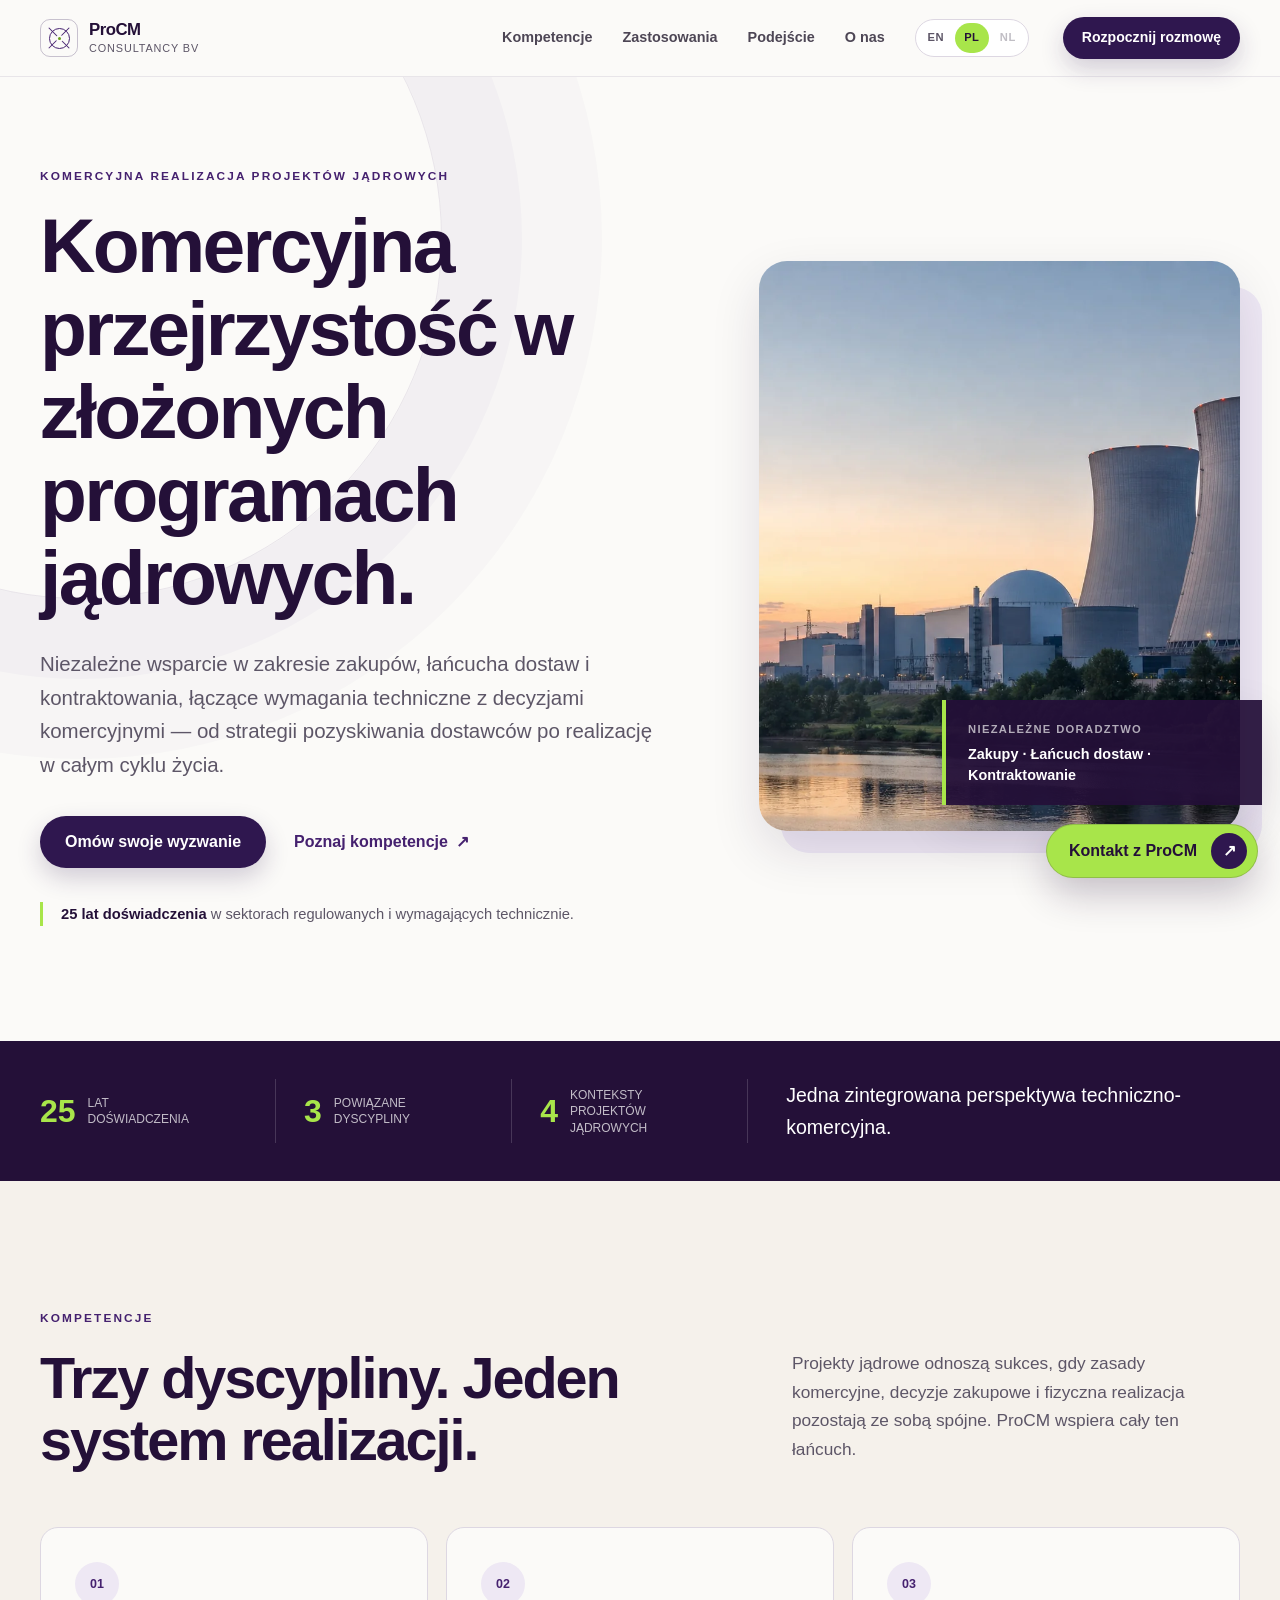
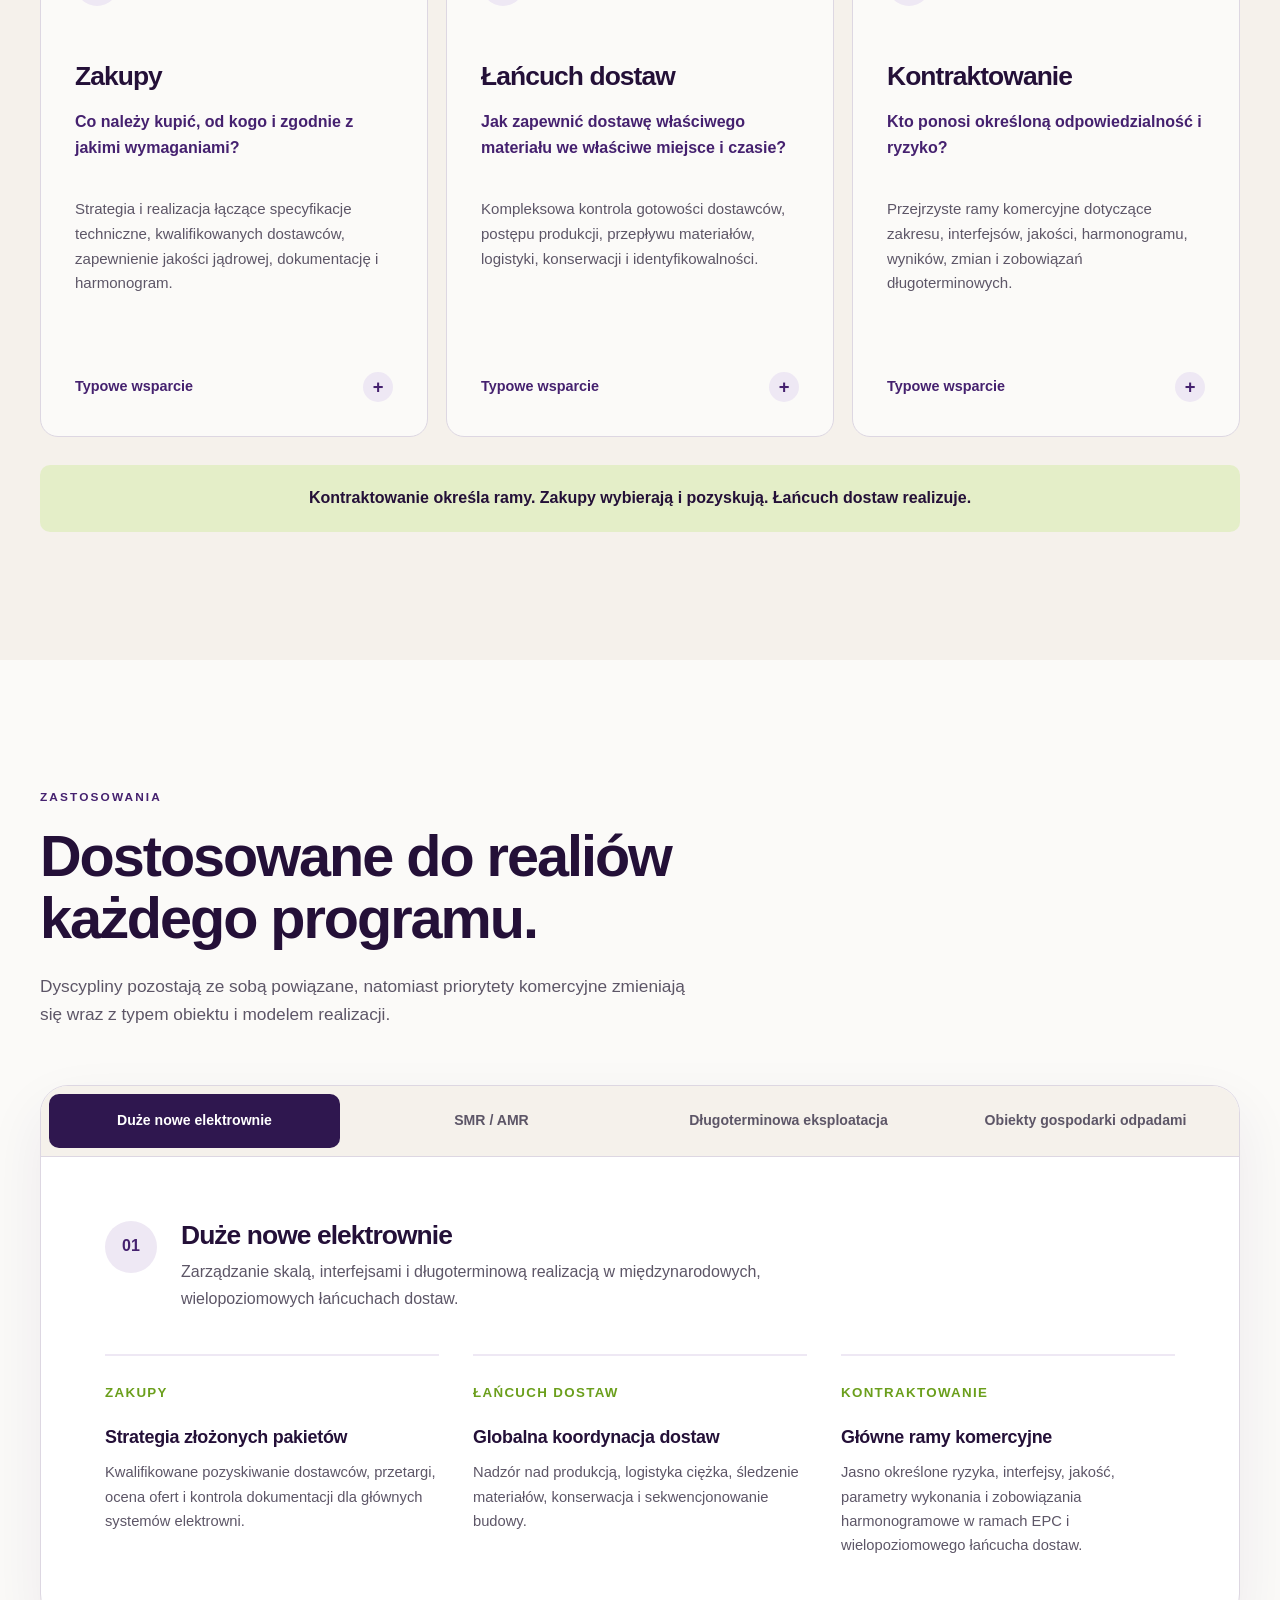
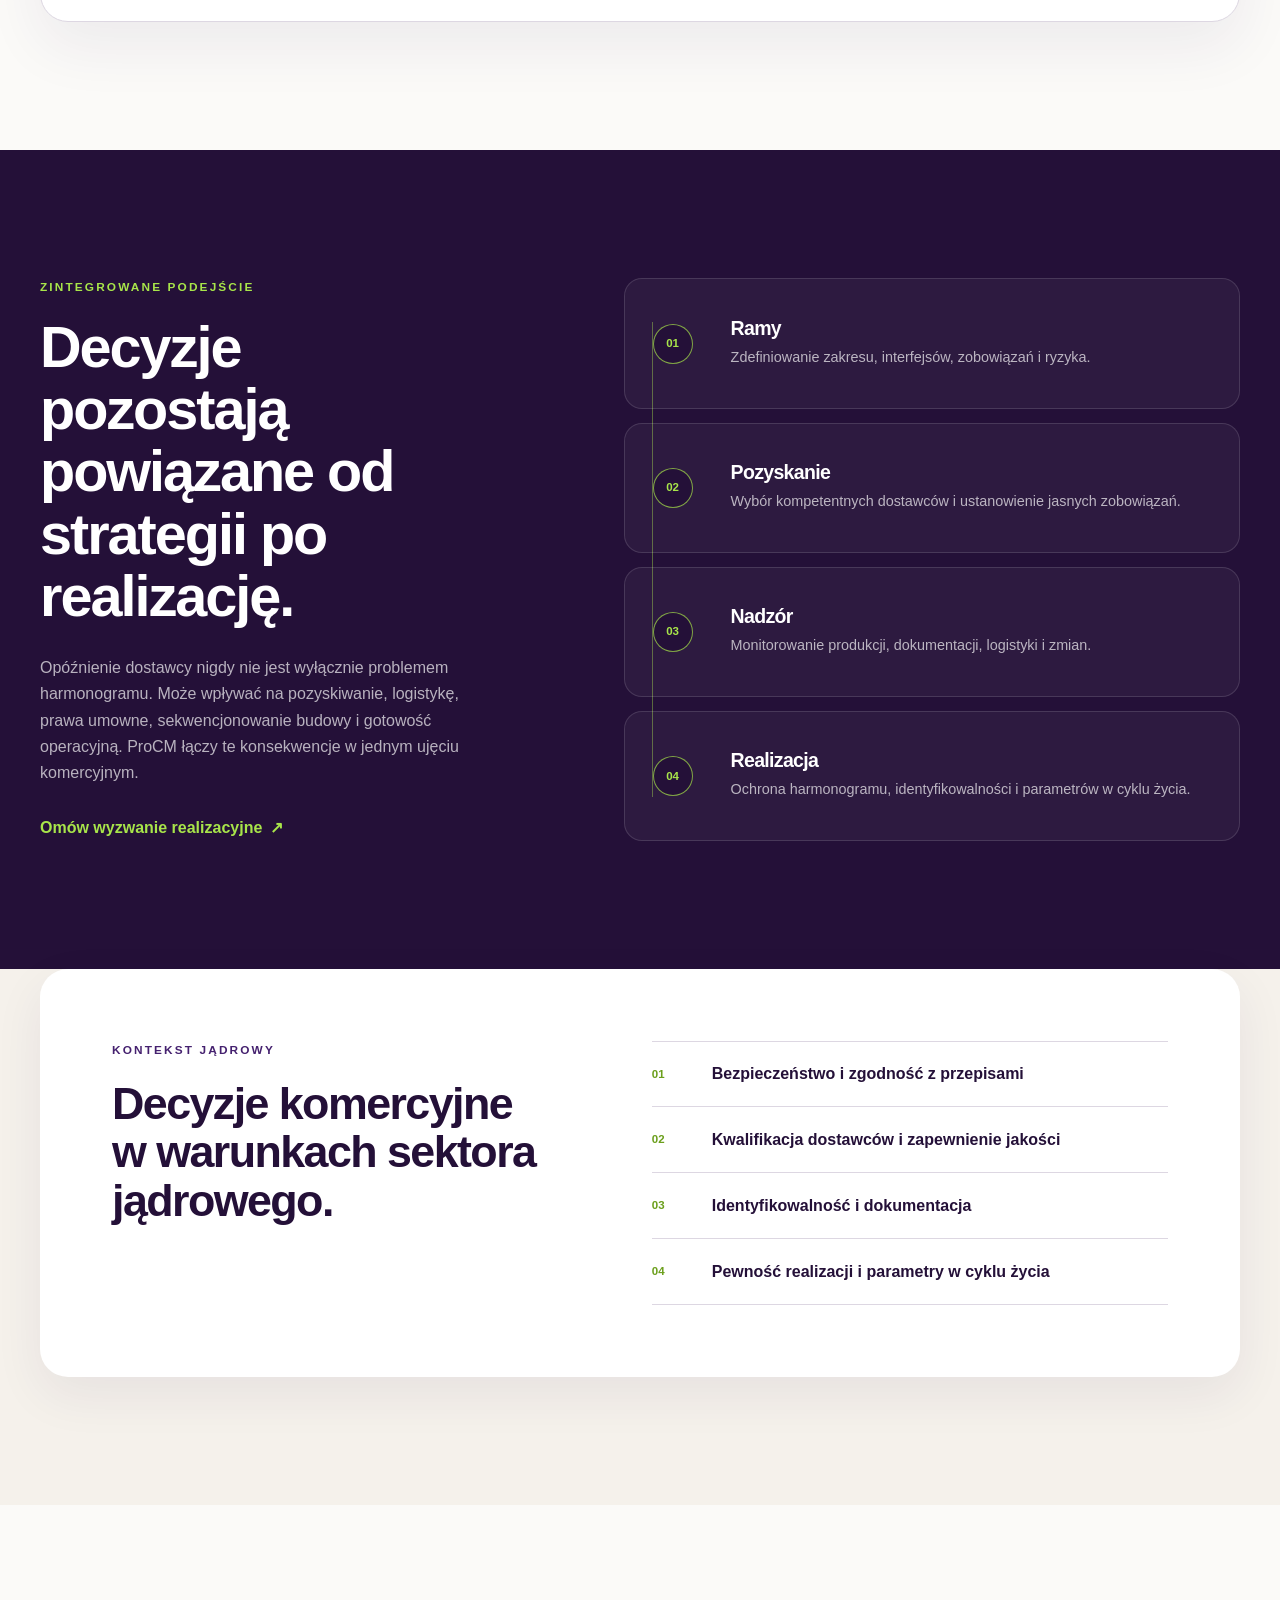
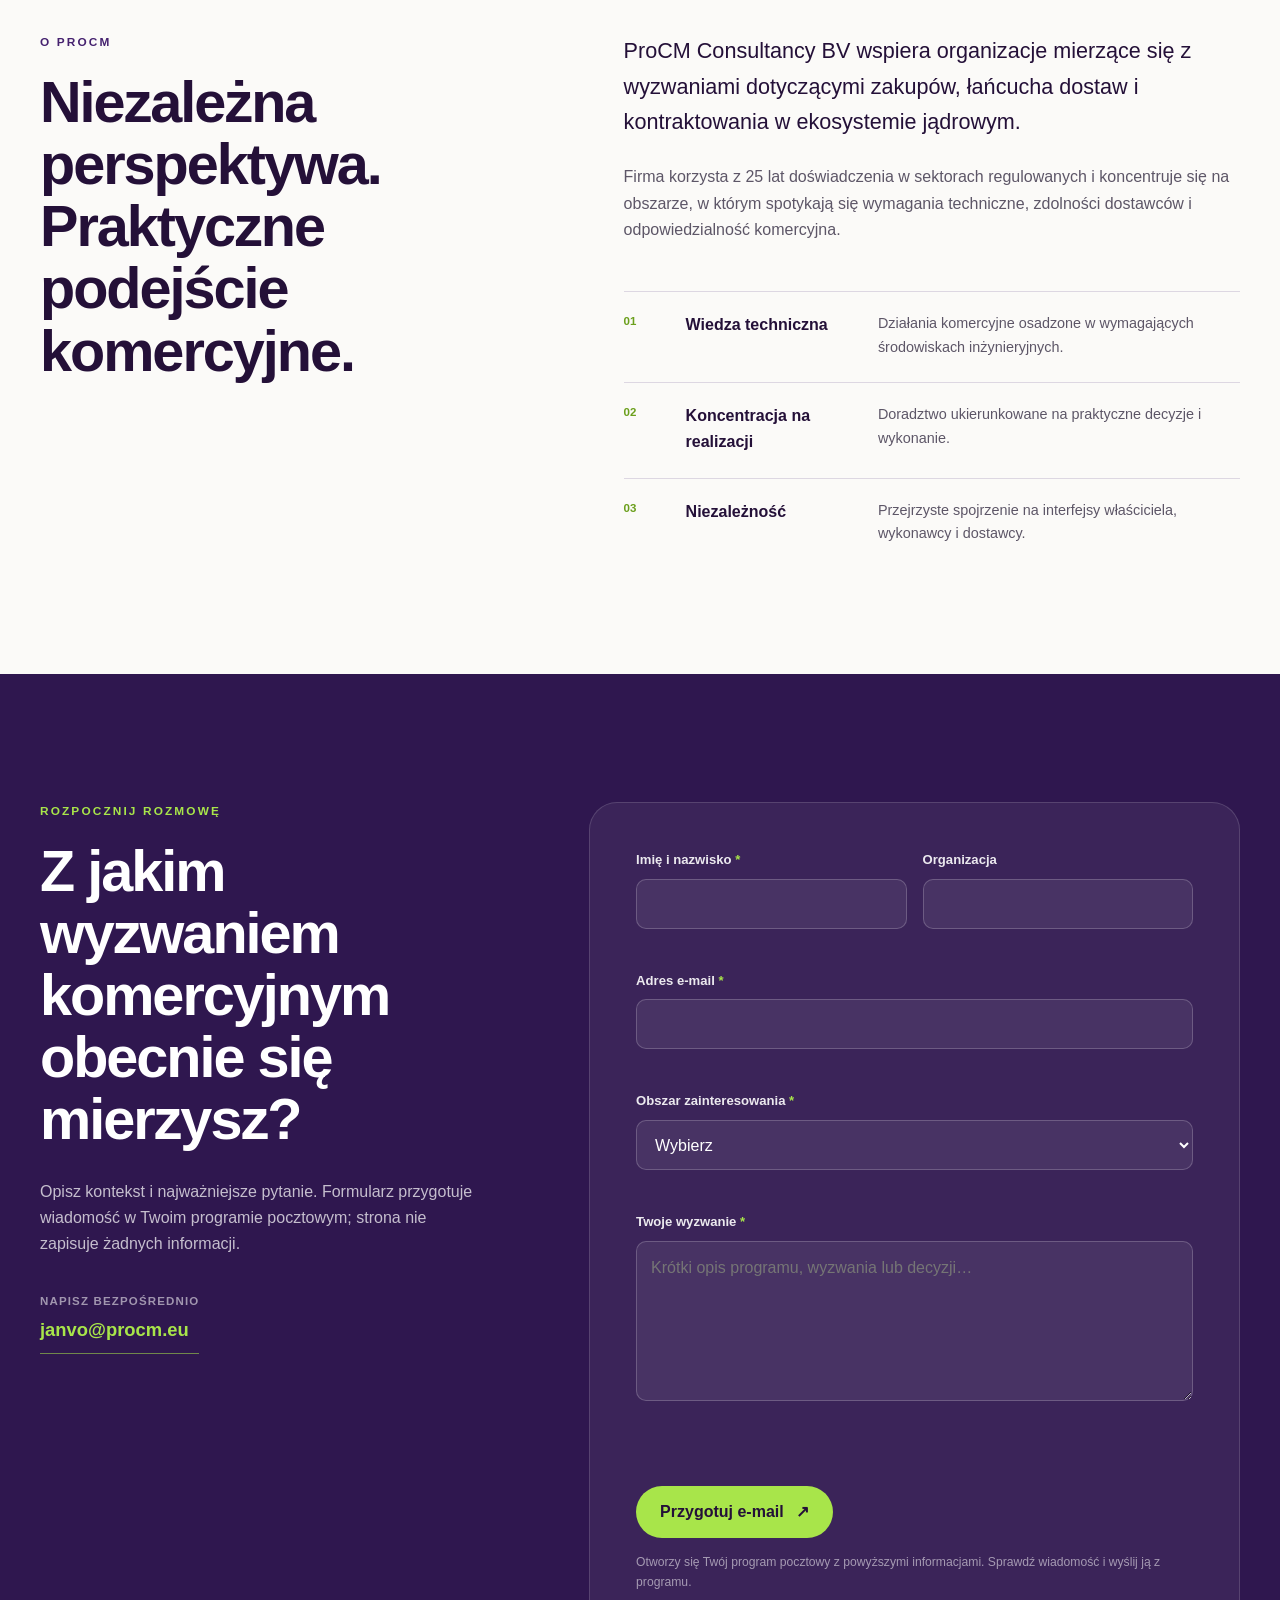
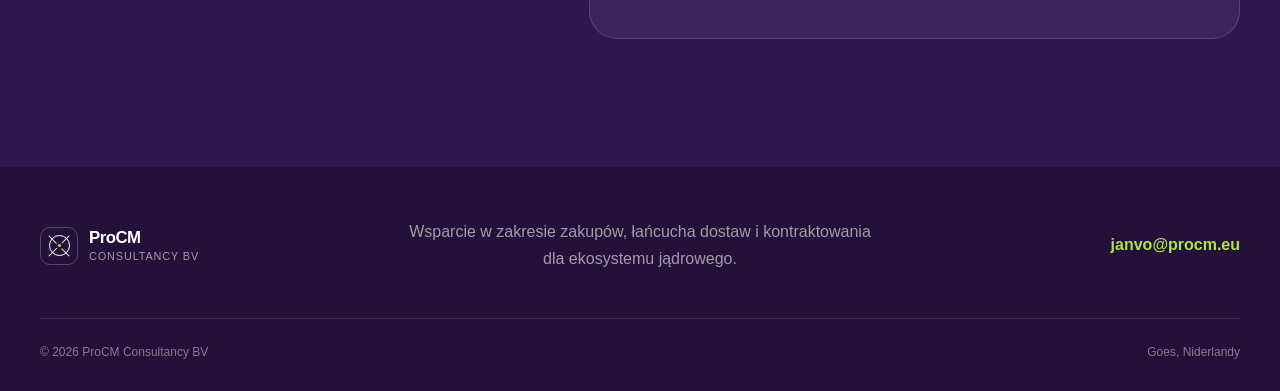
==== commit 4730808f: "contactBttn" ====
--- a/pl.html
+++ b/pl.html
@@ -21,7 +21,7 @@
     <link rel="alternate" hreflang="pl" href="./pl.html">
     <link rel="alternate" hreflang="x-default" href="./index.html">
     <link rel="icon" href="./assets/images/favicon.png?v=20260724-1" type="image/png">
-    <link rel="stylesheet" href="./assets/css/styles.css?v=20260724-1">
+    <link rel="stylesheet" href="./assets/css/styles.css?v=20260724-2">
     <script type="application/ld+json">
     {
         "@context": "https://schema.org",
@@ -377,6 +377,10 @@
         </section>
     </main>
 
+    <a class="floating-contact" href="#contact" aria-label="Skontaktuj się z ProCM">
+        <span>Kontakt z ProCM</span>
+    </a>
+
     <footer class="site-footer">
         <div class="container footer-main">
             <a class="brand brand-footer" href="#top" aria-label="Strona główna ProCM Consultancy BV">
--- a/assets/css/styles.css
+++ b/assets/css/styles.css
@@ -1117,6 +1117,53 @@
     font-size: 0.76rem;
 }
 
+.floating-contact {
+    position: fixed;
+    right: max(22px, env(safe-area-inset-right));
+    bottom: max(22px, env(safe-area-inset-bottom));
+    z-index: 900;
+    display: inline-flex;
+    min-height: 54px;
+    padding: 0 10px 0 22px;
+    align-items: center;
+    gap: 14px;
+    border: 1px solid rgba(36, 16, 56, 0.18);
+    border-radius: 999px;
+    color: var(--plum-950);
+    background: var(--lime);
+    box-shadow: 0 16px 38px rgba(36, 16, 56, 0.24);
+    font-weight: 700;
+    transition: transform 180ms ease, background-color 180ms ease, box-shadow 180ms ease;
+}
+
+.floating-contact::after {
+    display: grid;
+    width: 36px;
+    height: 36px;
+    place-items: center;
+    border-radius: 50%;
+    color: var(--white);
+    background: var(--plum-900);
+    content: "↗";
+    font-size: 1rem;
+    transition: transform 180ms ease;
+}
+
+.floating-contact:hover {
+    color: var(--plum-950);
+    background: #b9f45e;
+    box-shadow: 0 20px 46px rgba(36, 16, 56, 0.3);
+    transform: translateY(-3px);
+}
+
+.floating-contact:hover::after {
+    transform: translate(2px, -2px);
+}
+
+.floating-contact:active {
+    transform: translateY(-1px);
+}
+
 .site-footer {
     padding: 52px 0 28px;
     color: var(--white);
@@ -1468,6 +1515,25 @@
         padding: 24px 18px;
     }
 
+    .floating-contact {
+        right: max(16px, env(safe-area-inset-right));
+        bottom: max(16px, env(safe-area-inset-bottom));
+        width: 54px;
+        height: 54px;
+        min-height: 54px;
+        padding: 0;
+        justify-content: center;
+    }
+
+    .floating-contact span {
+        display: none;
+    }
+
+    .floating-contact::after {
+        width: 38px;
+        height: 38px;
+    }
+
     .footer-bottom {
         align-items: flex-start;
         flex-direction: column;
